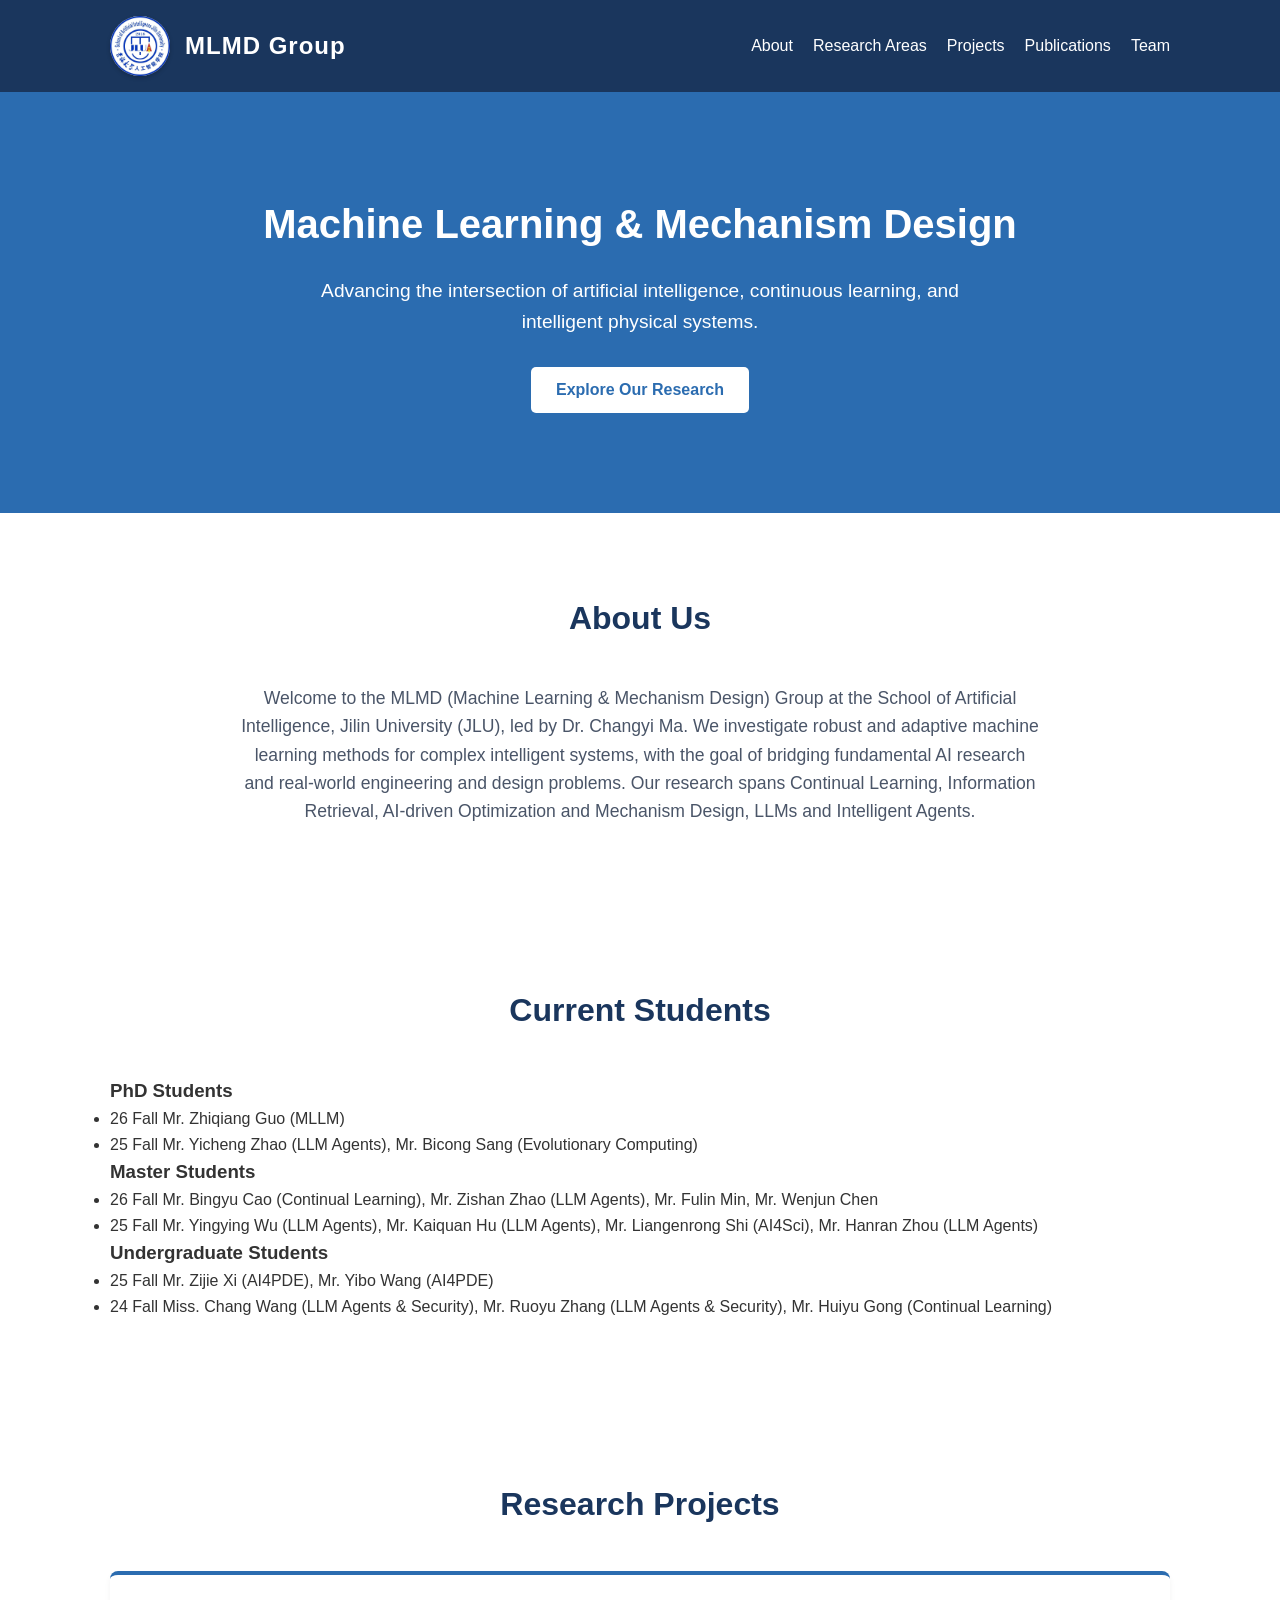
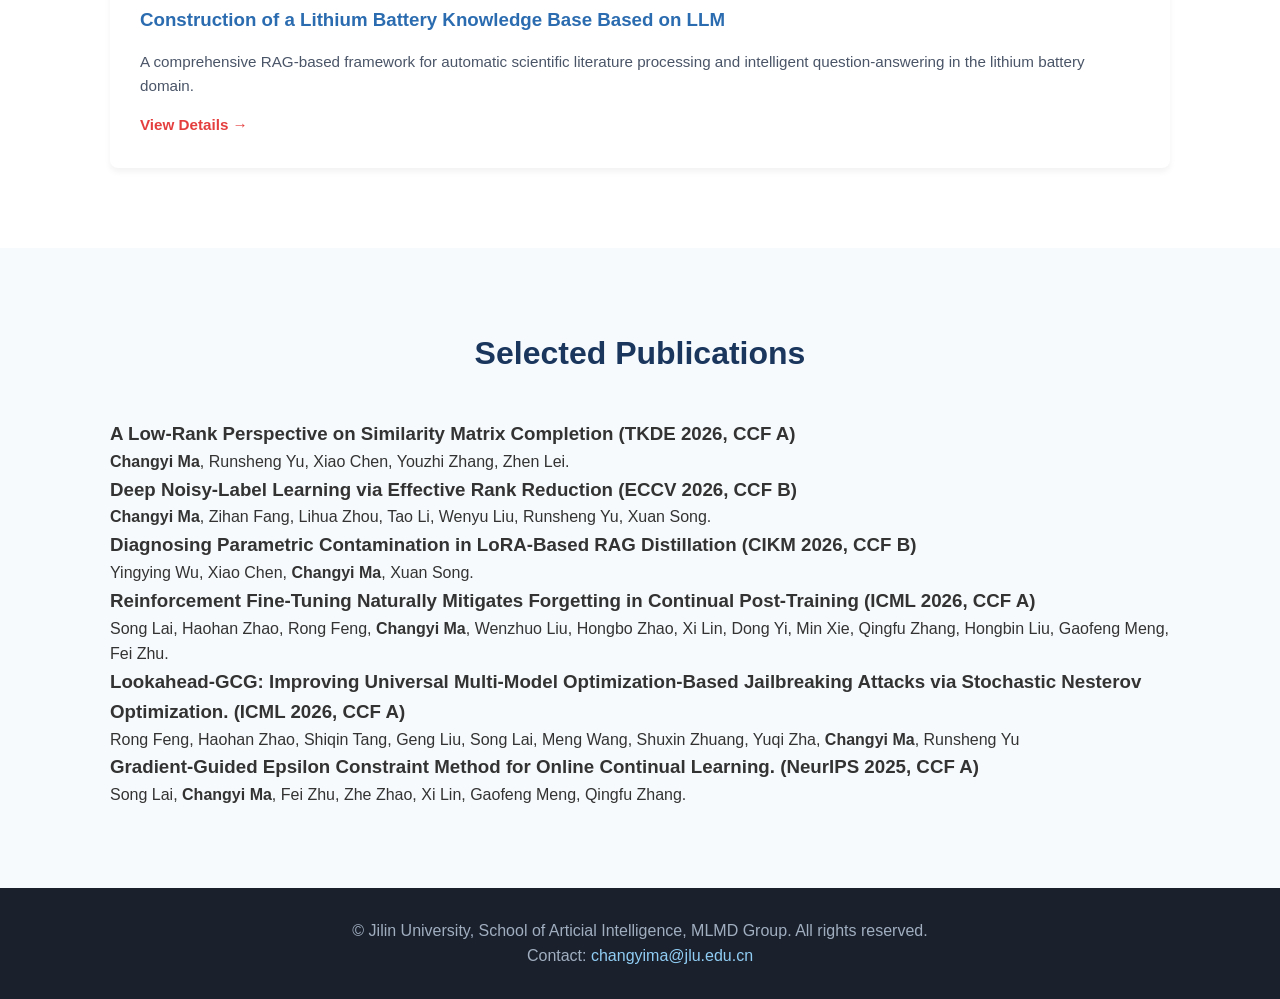
==== index.html @ 923ea04f "Update homepage" ====
<!DOCTYPE html>
<html lang="en">
<head>
    <meta charset="UTF-8">
    <meta name="viewport" content="width=device-width, initial-scale=1.0">
    <title>MLMD Group - Machine Learning & Mechanism Design</title>
    <link rel="stylesheet" href="style.css">
</head>
<body>
<!-- 导航栏 -->
    <nav class="navbar">
        <div class="nav-container">
            <!-- 替换此处：添加 logo 图片与文字的组合 -->
            <a href="index.html" class="logo-container">
                <img src="jlusai.jpeg" alt="JLUA Logo" class="nav-logo-img">
                <h1 class="logo">MLMD Group</h1>
            </a>
            
            <ul class="nav-links">
                <!-- 这里保留你原有的链接，无需改动 -->
                <li><a href="index.html#about">About</a></li>
                <li><a href="index.html#research">Research Areas</a></li>
                <li><a href="projects.html">Projects</a></li>
                <li><a href="index.html#publications">Publications</a></li>
                <li><a href="index.html#team">Team</a></li>
            </ul>
        </div>
    </nav>

    <!-- 头部横幅 -->
    <header class="hero">
        <div class="hero-content">
            <h2>Machine Learning & Mechanism Design</h2>
            <p>Advancing the intersection of artificial intelligence, continuous learning, and intelligent physical systems.</p>
            <a href="#research" class="btn">Explore Our Research</a>
        </div>
    </header>

    <!-- 简介部分 -->
    <section id="about" class="section">
        <div class="container">
            <h2 class="section-title">About Us</h2>
            <p class="about-text">
                Welcome to the MLMD (Machine Learning & Mechanism Design) Group at the School of Artificial Intelligence, Jilin University (JLU), led by Dr. Changyi Ma.
                We investigate robust and adaptive machine learning methods for complex intelligent systems, with the goal of bridging fundamental AI research and real-world engineering and design problems.
                Our research spans Continual Learning, Information Retrieval, AI-driven Optimization and Mechanism Design, LLMs and Intelligent Agents.

            </p>
        </div>
    </section>
    <!-- 团队成员 -->
    <section id="team" class="section">
        <div class="container">
            <h2 class="section-title">Current Students</h2>

            <div class="team-container">
                <!-- PhD Students -->
                <div class="team-group">
                    <h3 class="team-role">PhD Students</h3>
                    <ul class="student-list">
                        <li><span class="year-badge">26 Fall</span> Mr. Zhiqiang Guo (MLLM)</li>
                        <li><span class="year-badge">25 Fall</span> Mr. Yicheng Zhao (LLM Agents), Mr. Bicong Sang (Evolutionary Computing)</li>
                    </ul>
                </div>

                <!-- Master Students -->
                <div class="team-group">
                    <h3 class="team-role">Master Students</h3>
                    <ul class="student-list">
                        <li><span class="year-badge">26 Fall</span> Mr. Bingyu Cao (Continual Learning), Mr. Zishan Zhao (LLM Agents), Mr. Fulin Min, Mr. Wenjun Chen</li>
                        <li><span class="year-badge">25 Fall</span> Mr. Yingying Wu (LLM Agents), Mr. Kaiquan Hu (LLM Agents), Mr. Liangenrong Shi (AI4Sci), Mr. Hanran Zhou (LLM Agents)</li>
                    </ul>
                </div>

                <!-- Undergraduate Students -->
                <div class="team-group">
                    <h3 class="team-role">Undergraduate Students</h3>
                    <ul class="student-list">
                        <li><span class="year-badge">25 Fall</span> Mr. Zijie Xi (AI4PDE), Mr. Yibo Wang (AI4PDE)</li>
                        <li><span class="year-badge">24 Fall</span> Miss. Chang Wang (LLM Agents & Security), Mr. Ruoyu Zhang (LLM Agents & Security), Mr. Huiyu Gong (Continual Learning)</li>
                    </ul>
                </div>
            </div>
        </div>
    </section>
    <!-- 主页的项目概览板块 -->
    <section id="projects-overview" class="section">
        <div class="container">
            <h2 class="section-title">Research Projects</h2>
            <div class="grid">
                <!-- 项目 1 概览卡片 -->
                <div class="card">
                    <!-- 点击标题跳转到 projects.html 的 project-1 位置 -->
                    <h3><a href="projects.html#project-1" class="project-link">Construction of a Lithium Battery Knowledge Base Based on LLM</a></h3>
                    <p>A comprehensive RAG-based framework for automatic scientific literature processing and intelligent question-answering in the lithium battery domain.</p>
                    <a href="projects.html#project-1" class="read-more">View Details &rarr;</a>
                </div>
                
                <!-- 未来有新项目可以直接在这里复制添加卡片 -->
            </div>
        </div>
    </section>
    <!-- 发表论文 -->
    <section id="publications" class="section bg-light">
        <div class="container">
            <h2 class="section-title">Selected Publications</h2>
            
            <div class="pub-list">
                <!-- 论文 1 -->
                <div class="pub-item">
                    <h3 class="pub-title">A Low-Rank Perspective on Similarity Matrix Completion (TKDE 2026, CCF A)</h3>
                    <p class="pub-authors"><strong>Changyi Ma</strong>, Runsheng Yu, Xiao Chen, Youzhi Zhang, Zhen Lei.</p>
                    <div class="pub-venue"> 
                    </div>
                </div>

                <!-- 论文 2 -->
                <div class="pub-item">
                    <h3 class="pub-title">Deep Noisy-Label Learning via Effective Rank Reduction (ECCV 2026, CCF B)</h3>
                    <p class="pub-authors"><strong>Changyi Ma</strong>, Zihan Fang, Lihua Zhou, Tao Li, Wenyu Liu, Runsheng Yu, Xuan Song.</p>
                    
                </div>

                <!-- 论文 3 -->
                <div class="pub-item">
                    <h3 class="pub-title">Diagnosing Parametric Contamination in LoRA-Based RAG Distillation (CIKM 2026, CCF B)</h3>
                    <p class="pub-authors">Yingying Wu, Xiao Chen, <strong>Changyi Ma</strong>, Xuan Song.</p>
                    </div>
                </div>

                
                <!-- 论文 4 -->
                <div class="pub-item">
                    <h3 class="pub-title">Reinforcement Fine-Tuning Naturally Mitigates Forgetting in Continual Post-Training (ICML 2026, CCF A)</h3>
                    <p class="pub-authors">Song Lai, Haohan Zhao, Rong Feng, <strong>Changyi Ma</strong>, Wenzhuo Liu, Hongbo Zhao, Xi Lin, Dong Yi, Min Xie, Qingfu Zhang, Hongbin Liu, Gaofeng Meng, Fei Zhu.</p>
                    <div class="pub-venue"> 
                    </div>
                </div>


                <div class="pub-item">
                    <h3 class="pub-title">Lookahead-GCG: Improving Universal Multi-Model Optimization-Based Jailbreaking Attacks via Stochastic Nesterov Optimization. (ICML 2026, CCF A)</h3>
                    <p class="pub-authors">Rong Feng, Haohan Zhao, Shiqin Tang, Geng Liu, Song Lai, Meng Wang, Shuxin Zhuang, Yuqi Zha, <strong>Changyi Ma</strong>, Runsheng Yu</p>
                </div>

                <div class="pub-item">
                    <h3 class="pub-title">Gradient-Guided Epsilon Constraint Method for Online Continual Learning. (NeurIPS 2025, CCF A)</h3>
                    <p class="pub-authors">Song Lai, <strong>Changyi Ma</strong>, Fei Zhu, Zhe Zhao, Xi Lin, Gaofeng Meng, Qingfu Zhang.</p>
                </div>
            </div>
        </div>
    </section>



    <!-- 页脚 -->
    <footer id="contact" class="footer">
        <div class="container">
            <p>&copy; Jilin University, School of Articial Intelligence, MLMD Group. All rights reserved.</p>
            <p>Contact: <a href="mailto:changyima@jlu.edu.cn">changyima@jlu.edu.cn</a></p>
        </div>
    </footer>
</body>
</html>
---- style.css ----
/* 基础设置 */
* {
    margin: 0;
    padding: 0;
    box-sizing: border-box;
}

body {
    font-family: -apple-system, BlinkMacSystemFont, "Segoe UI", Roboto, Helvetica, Arial, sans-serif;
    line-height: 1.6;
    color: #333;
    background-color: #fff;
}

.container {
    max-width: 1100px;
    margin: 0 auto;
    padding: 0 20px;
}

/* 导航栏 */
.navbar {
    background-color: #1a365d; /* 学术深蓝 */
    color: #fff;
    padding: 1rem 0;
    position: sticky;
    top: 0;
    z-index: 100;
}

.nav-container {
    display: flex;
    justify-content: space-between;
    align-items: center;
    max-width: 1100px;
    margin: 0 auto;
    padding: 0 20px;
}

.logo {
    font-size: 1.5rem;
    font-weight: bold;
    letter-spacing: 1px;
}

.nav-links {
    list-style: none;
    display: flex;
}

.nav-links li {
    margin-left: 20px;
}

.nav-links a {
    color: #fff;
    text-decoration: none;
    font-weight: 500;
    transition: color 0.3s ease;
}

.nav-links a:hover {
    color: #90cdf4;
}

/* 头部横幅 (Hero Section) */
.hero {
    background-color: #2b6cb0;
    color: #fff;
    padding: 100px 20px;
    text-align: center;
}

.hero h2 {
    font-size: 2.5rem;
    margin-bottom: 20px;
}

.hero p {
    font-size: 1.2rem;
    max-width: 700px;
    margin: 0 auto 30px auto;
}

.btn {
    display: inline-block;
    background-color: #fff;
    color: #2b6cb0;
    padding: 10px 25px;
    text-decoration: none;
    border-radius: 5px;
    font-weight: bold;
    transition: background-color 0.3s ease;
}

.btn:hover {
    background-color: #e2e8f0;
}

/* 通用区块样式 */
.section {
    padding: 80px 0;
}

.section-title {
    text-align: center;
    font-size: 2rem;
    margin-bottom: 40px;
    color: #1a365d;
}

.bg-light {
    background-color: #f7fafc;
}

.about-text {
    text-align: center;
    max-width: 800px;
    margin: 0 auto;
    font-size: 1.1rem;
    color: #4a5568;
}

/* 响应式网格 (Cards) */
.grid {
    display: grid;
    grid-template-columns: repeat(auto-fit, minmax(300px, 1fr));
    gap: 30px;
}

.card {
    background: #fff;
    padding: 30px;
    border-radius: 8px;
    box-shadow: 0 4px 6px rgba(0, 0, 0, 0.05);
    border-top: 4px solid #2b6cb0;
    transition: transform 0.3s ease;
}

.card:hover {
    transform: translateY(-5px);
}

.card h3 {
    margin-bottom: 15px;
    color: #2b6cb0;
}

.card p {
    color: #4a5568;
    font-size: 0.95rem;
}

/* 页脚 */
.footer {
    background-color: #1a202c;
    color: #a0aec0;
    text-align: center;
    padding: 30px 0;
}

.footer a {
    color: #90cdf4;
    text-decoration: none;
}

.footer a:hover {
    text-decoration: underline;
}

/* 手机端适配 */
@media (max-width: 768px) {
    .nav-container {
        flex-direction: column;
    }
    .nav-links {
        margin-top: 15px;
        flex-wrap: wrap;
        justify-content: center;
    }
    .nav-links li {
        margin: 5px 10px;
    }
}

/* 项目图片专属样式 */
.image-container {
    text-align: center;
    margin: 20px 0 30px 0;
    padding: 10px;
    background: #f7fafc;
    border-radius: 8px;
    border: 1px solid #e2e8f0;
}

.project-image {
    max-width: 100%;
    height: auto;
    border-radius: 4px;
    box-shadow: 0 2px 4px rgba(0,0,0,0.1);
    transition: transform 0.3s ease;
}

.project-image:hover {
    transform: scale(1.02);
}

/* ==========================================================
   Logo 专属样式
   ========================================================== */
.logo-container {
    display: flex;
    align-items: center;
    text-decoration: none; /* 移除点击下划线 */
    color: #fff; /* 保持文字白色 */
    transition: opacity 0.3s ease;
}

.logo-container:hover {
    opacity: 0.85; /* 鼠标悬停时整体轻微变灰 */
}

 

.nav-logo-img {
    height: 60px; /* 从 45px 放大到 60px */
    width: 60px;  /* 从 45px 放大到 60px */
    margin-right: 15px; /* 稍微增加一点与文字的间距 */
    border-radius: 50%;
    object-fit: cover;
    background-color: #fff;
    box-shadow: 0 2px 4px rgba(0, 0, 0, 0.2);
}

/* 手机端适配也同步放大 */
@media (max-width: 768px) {
    .nav-logo-img {
        height: 45px; /* 从 35px 放大到 45px */
        width: 45px;
        margin-right: 10px;
    }
}
/* 主页项目概览卡片内的链接样式 */
.project-link {
    color: #2b6cb0;
    text-decoration: none;
    transition: color 0.3s ease;
}

.project-link:hover {
    color: #1a365d;
    text-decoration: underline;
}

.read-more {
    display: inline-block;
    margin-top: 15px;
    color: #e53e3e; /* 用红色或醒目的颜色突出按钮 */
    text-decoration: none;
    font-weight: bold;
    font-size: 0.95rem;
    transition: transform 0.2s ease;
}

.read-more:hover {
    text-decoration: underline;
    transform: translateX(5px); /* 鼠标悬浮时有一个向右的小动画 */
}
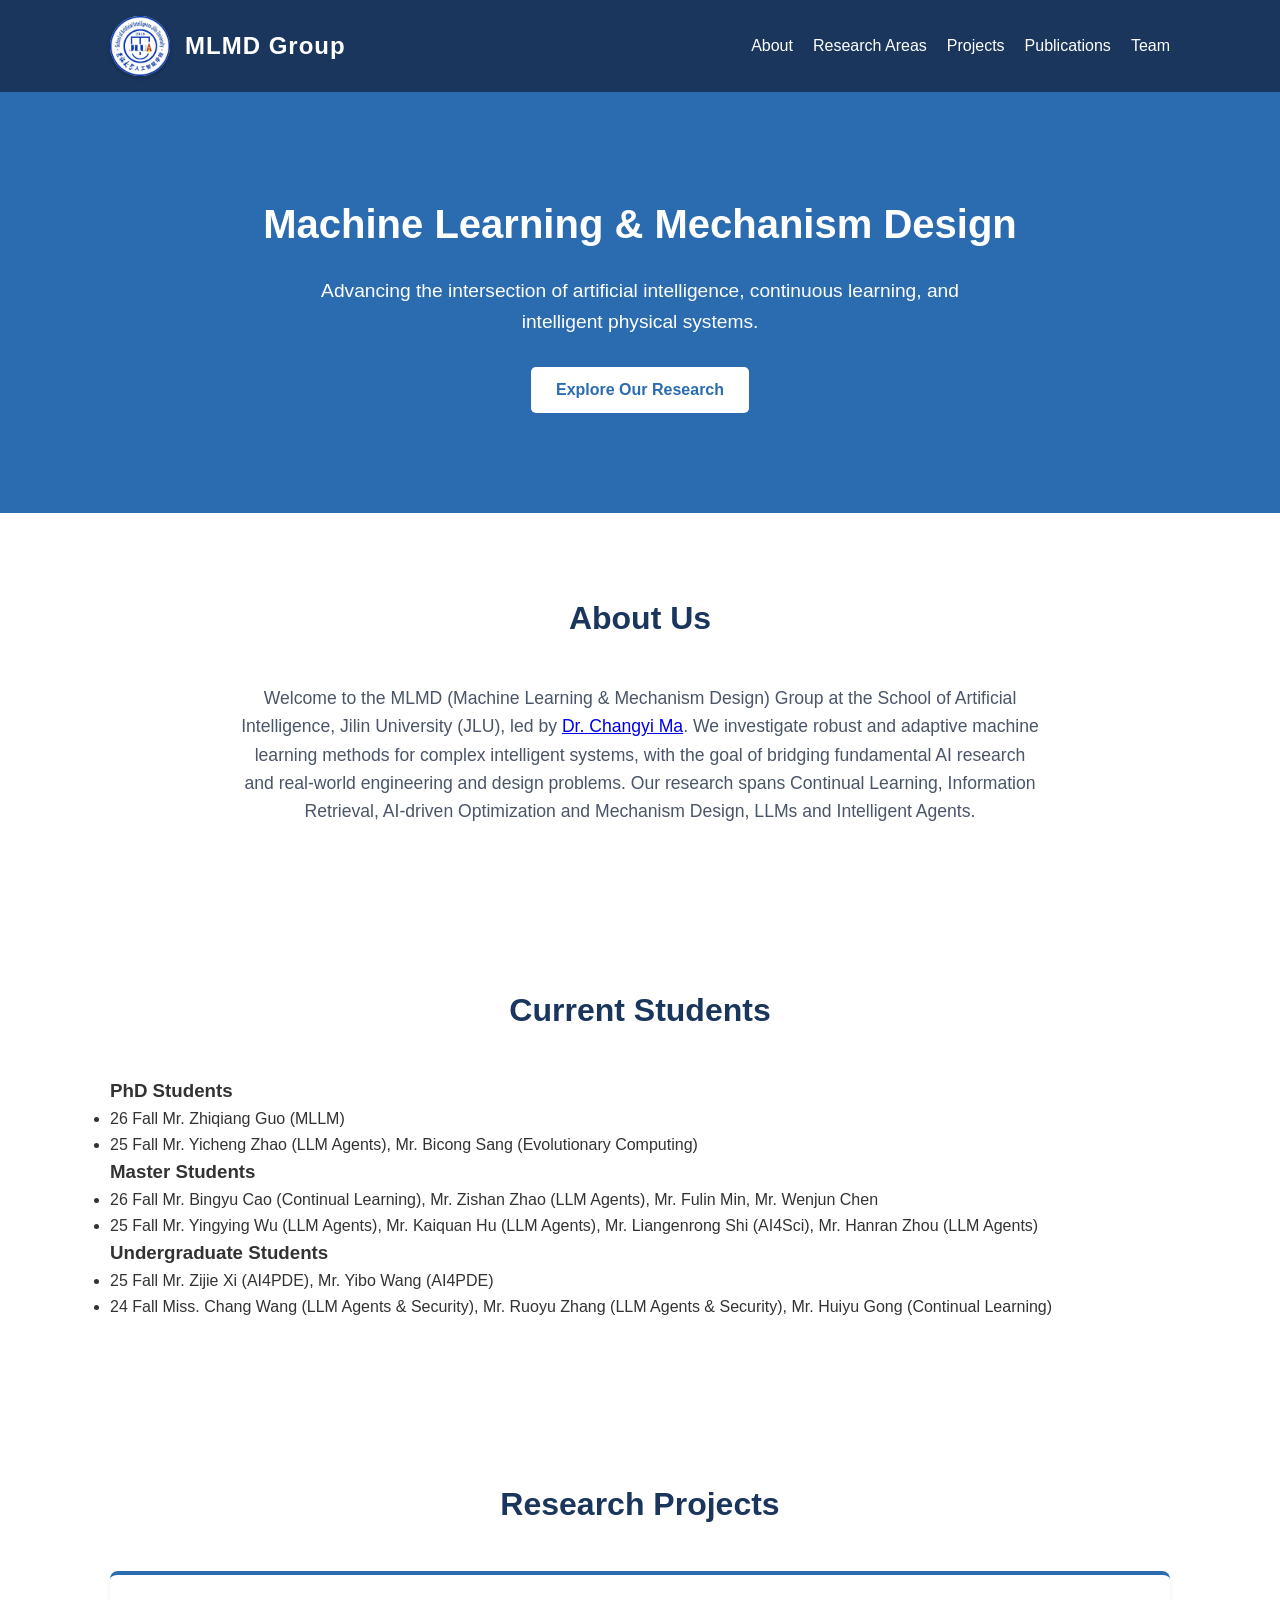
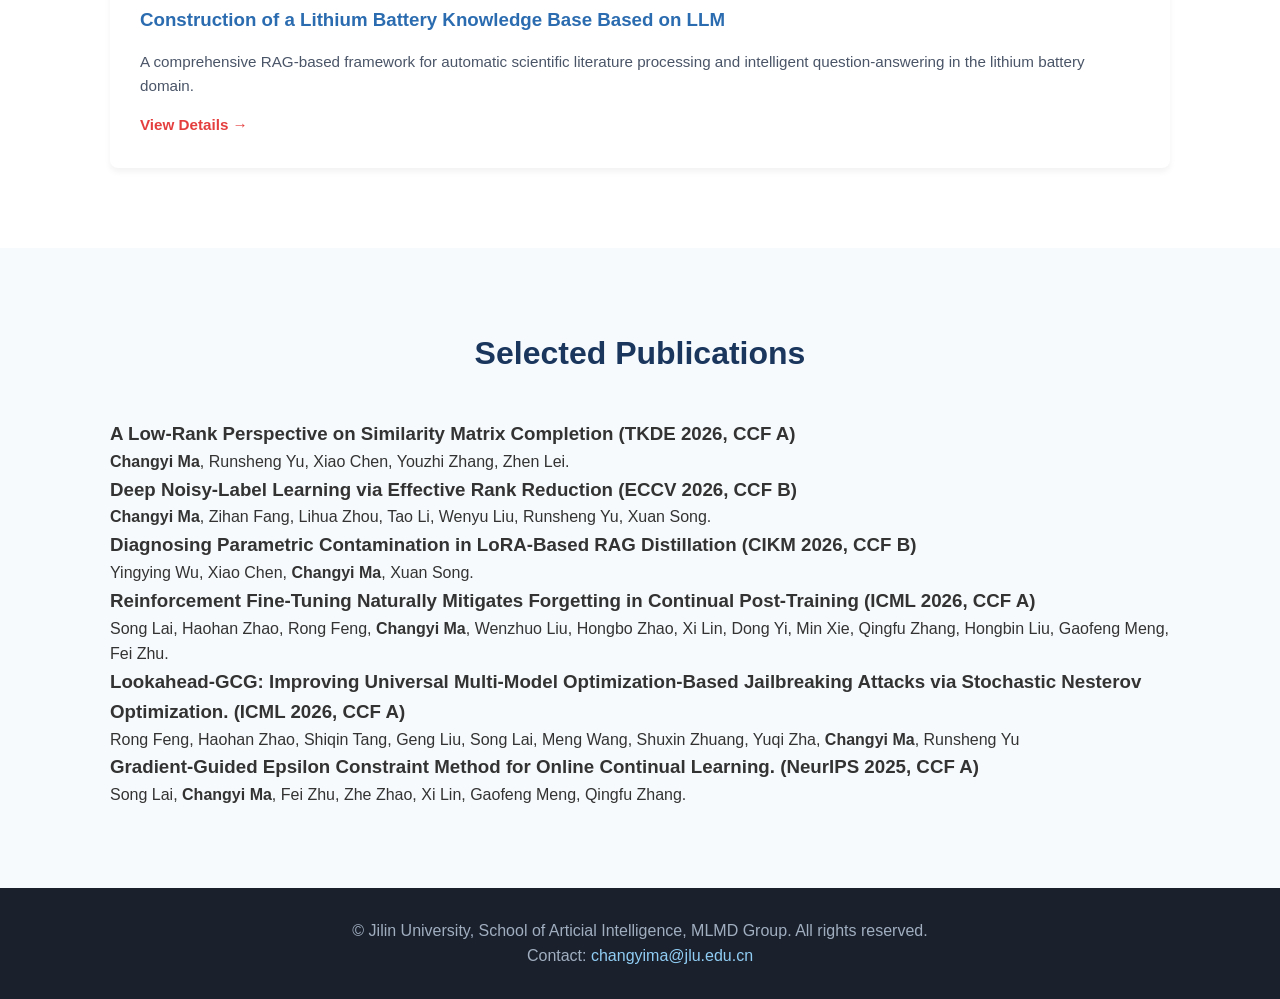
==== commit ef6704a7: "Update homepage" ====
--- a/index.html
+++ b/index.html
@@ -41,7 +41,7 @@
         <div class="container">
             <h2 class="section-title">About Us</h2>
             <p class="about-text">
-                Welcome to the MLMD (Machine Learning & Mechanism Design) Group at the School of Artificial Intelligence, Jilin University (JLU), led by Dr. Changyi Ma.
+                Welcome to the MLMD (Machine Learning & Mechanism Design) Group at the School of Artificial Intelligence, Jilin University (JLU), led by <a href="https://github.com/cyM-MC" target="_blank" rel="noopener noreferrer">Dr. Changyi Ma</a>.
                 We investigate robust and adaptive machine learning methods for complex intelligent systems, with the goal of bridging fundamental AI research and real-world engineering and design problems.
                 Our research spans Continual Learning, Information Retrieval, AI-driven Optimization and Mechanism Design, LLMs and Intelligent Agents.
 
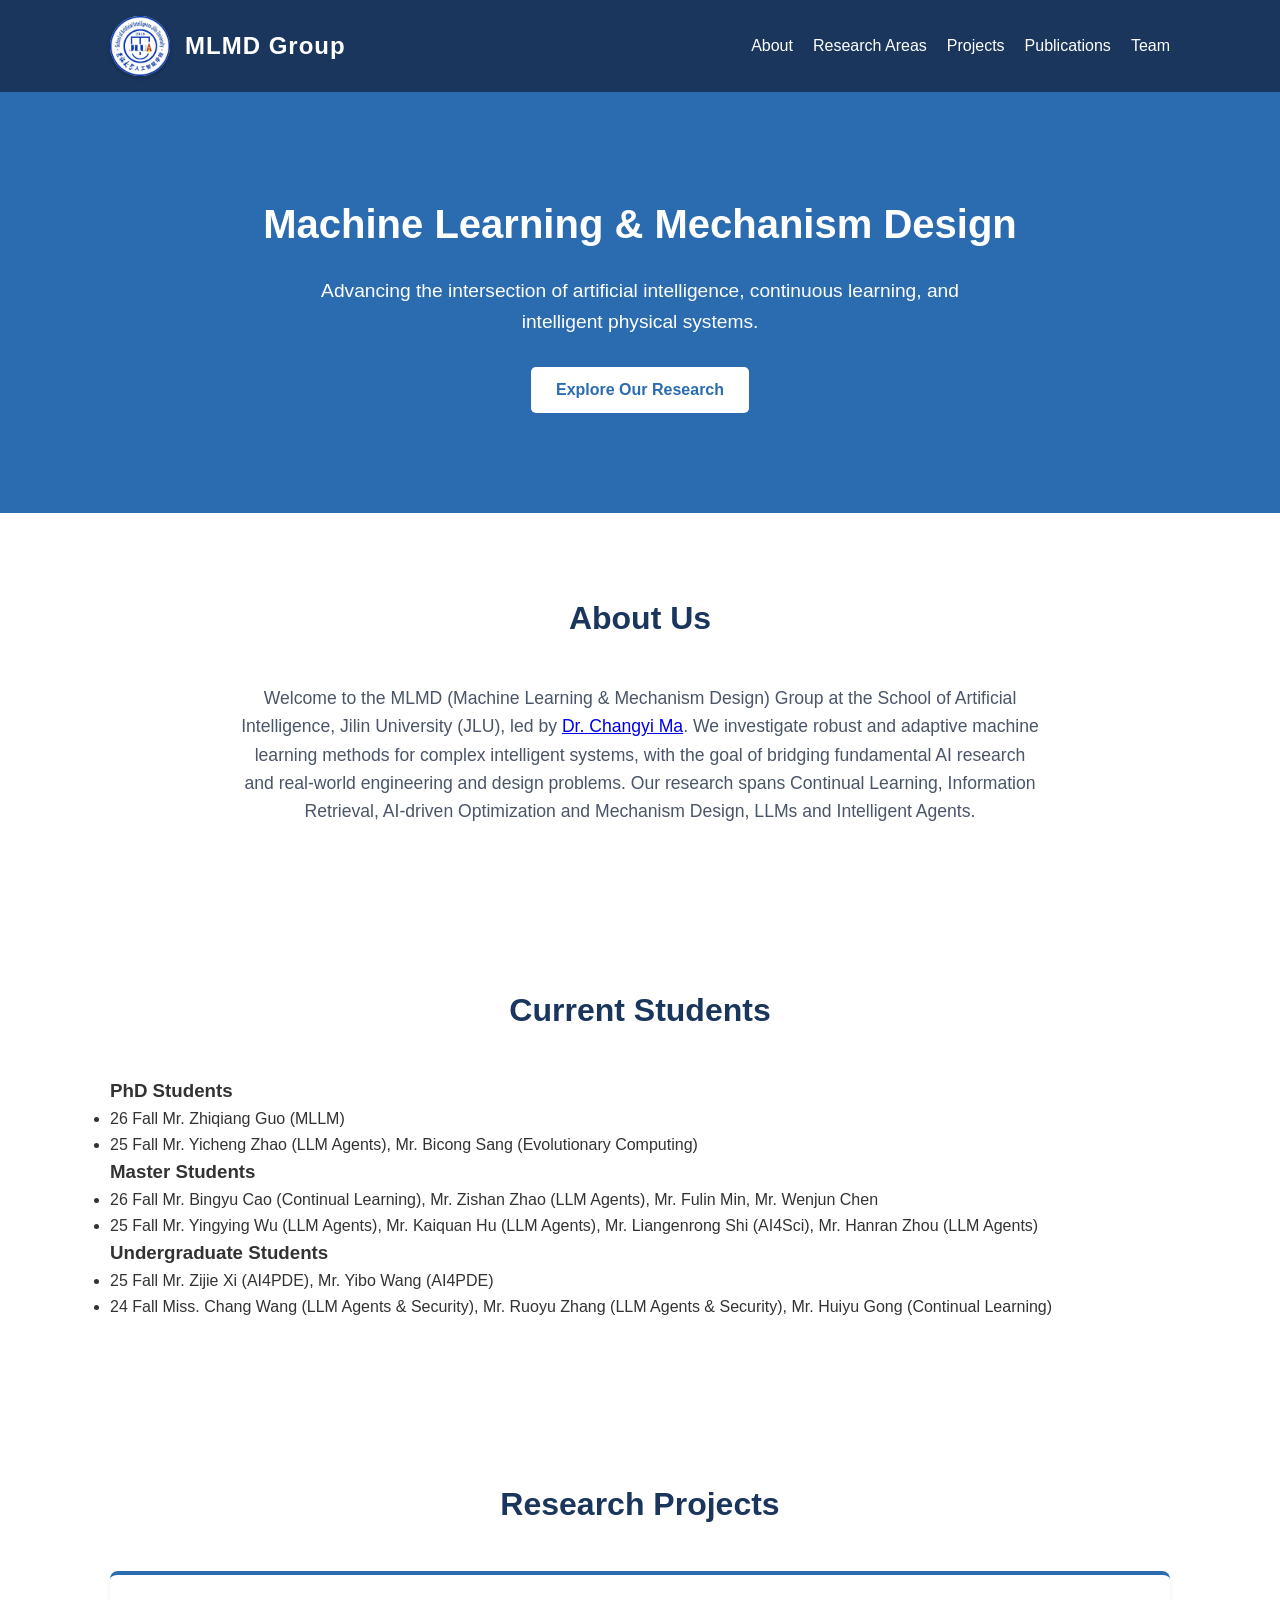
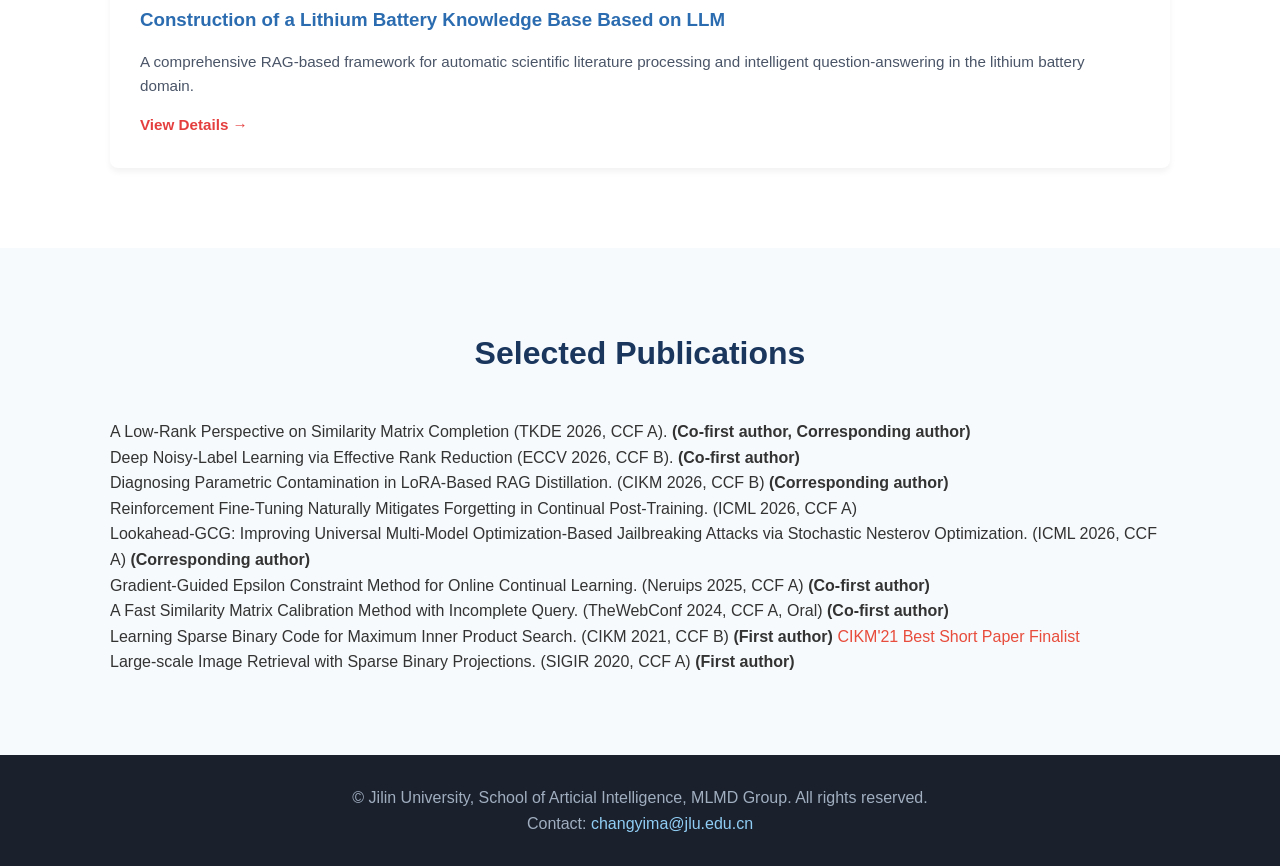
==== commit 15cbadb9: "Match research group publications to homepage" ====
--- a/index.html
+++ b/index.html
@@ -106,47 +106,15 @@
             <h2 class="section-title">Selected Publications</h2>
             
             <div class="pub-list">
-                <!-- 论文 1 -->
-                <div class="pub-item">
-                    <h3 class="pub-title">A Low-Rank Perspective on Similarity Matrix Completion (TKDE 2026, CCF A)</h3>
-                    <p class="pub-authors"><strong>Changyi Ma</strong>, Runsheng Yu, Xiao Chen, Youzhi Zhang, Zhen Lei.</p>
-                    <div class="pub-venue"> 
-                    </div>
-                </div>
-
-                <!-- 论文 2 -->
-                <div class="pub-item">
-                    <h3 class="pub-title">Deep Noisy-Label Learning via Effective Rank Reduction (ECCV 2026, CCF B)</h3>
-                    <p class="pub-authors"><strong>Changyi Ma</strong>, Zihan Fang, Lihua Zhou, Tao Li, Wenyu Liu, Runsheng Yu, Xuan Song.</p>
-                    
-                </div>
-
-                <!-- 论文 3 -->
-                <div class="pub-item">
-                    <h3 class="pub-title">Diagnosing Parametric Contamination in LoRA-Based RAG Distillation (CIKM 2026, CCF B)</h3>
-                    <p class="pub-authors">Yingying Wu, Xiao Chen, <strong>Changyi Ma</strong>, Xuan Song.</p>
-                    </div>
-                </div>
-
-                
-                <!-- 论文 4 -->
-                <div class="pub-item">
-                    <h3 class="pub-title">Reinforcement Fine-Tuning Naturally Mitigates Forgetting in Continual Post-Training (ICML 2026, CCF A)</h3>
-                    <p class="pub-authors">Song Lai, Haohan Zhao, Rong Feng, <strong>Changyi Ma</strong>, Wenzhuo Liu, Hongbo Zhao, Xi Lin, Dong Yi, Min Xie, Qingfu Zhang, Hongbin Liu, Gaofeng Meng, Fei Zhu.</p>
-                    <div class="pub-venue"> 
-                    </div>
-                </div>
-
-
-                <div class="pub-item">
-                    <h3 class="pub-title">Lookahead-GCG: Improving Universal Multi-Model Optimization-Based Jailbreaking Attacks via Stochastic Nesterov Optimization. (ICML 2026, CCF A)</h3>
-                    <p class="pub-authors">Rong Feng, Haohan Zhao, Shiqin Tang, Geng Liu, Song Lai, Meng Wang, Shuxin Zhuang, Yuqi Zha, <strong>Changyi Ma</strong>, Runsheng Yu</p>
-                </div>
-
-                <div class="pub-item">
-                    <h3 class="pub-title">Gradient-Guided Epsilon Constraint Method for Online Continual Learning. (NeurIPS 2025, CCF A)</h3>
-                    <p class="pub-authors">Song Lai, <strong>Changyi Ma</strong>, Fei Zhu, Zhe Zhao, Xi Lin, Gaofeng Meng, Qingfu Zhang.</p>
-                </div>
+                <div class="pub-item"><p>A Low-Rank Perspective on Similarity Matrix Completion (TKDE 2026, CCF A). <strong>  (Co-first author, Corresponding author)</strong></p></div>
+                <div class="pub-item"><p>Deep Noisy-Label Learning via Effective Rank Reduction (ECCV 2026, CCF B). <strong>  (Co-first author)</strong></p></div>
+                <div class="pub-item"><p>Diagnosing Parametric Contamination in LoRA-Based RAG Distillation. (CIKM 2026, CCF B) <strong>  (Corresponding author)</strong></p></div>
+                <div class="pub-item"><p>Reinforcement Fine-Tuning Naturally Mitigates Forgetting in Continual Post-Training. (ICML 2026, CCF A)  </p></div>
+                <div class="pub-item"><p>Lookahead-GCG: Improving Universal Multi-Model Optimization-Based Jailbreaking Attacks via Stochastic Nesterov Optimization. (ICML 2026, CCF A) <strong>(Corresponding author)</strong></p></div>
+                <div class="pub-item"><p>Gradient-Guided Epsilon Constraint Method for Online Continual Learning. (Neruips 2025, CCF A) <strong>  (Co-first author) </strong></p></div>
+                <div class="pub-item"><p>A Fast Similarity Matrix Calibration Method with Incomplete Query. (TheWebConf 2024, CCF A, Oral) <strong> (Co-first author) </strong> </p></div>
+                <div class="pub-item"><p>Learning Sparse Binary Code for Maximum Inner Product Search. (CIKM 2021, CCF B) <strong>  (First author) </strong><span style="color:#e74c3c">CIKM'21 Best Short Paper Finalist</span></p></div>
+                <div class="pub-item"><p>Large-scale Image Retrieval with Sparse Binary Projections. (SIGIR 2020, CCF A) <strong>  (First author)</strong> </p></div>
             </div>
         </div>
     </section>
@@ -161,4 +129,6 @@
         </div>
     </footer>
 </body>
-</html>+</html>
+
+
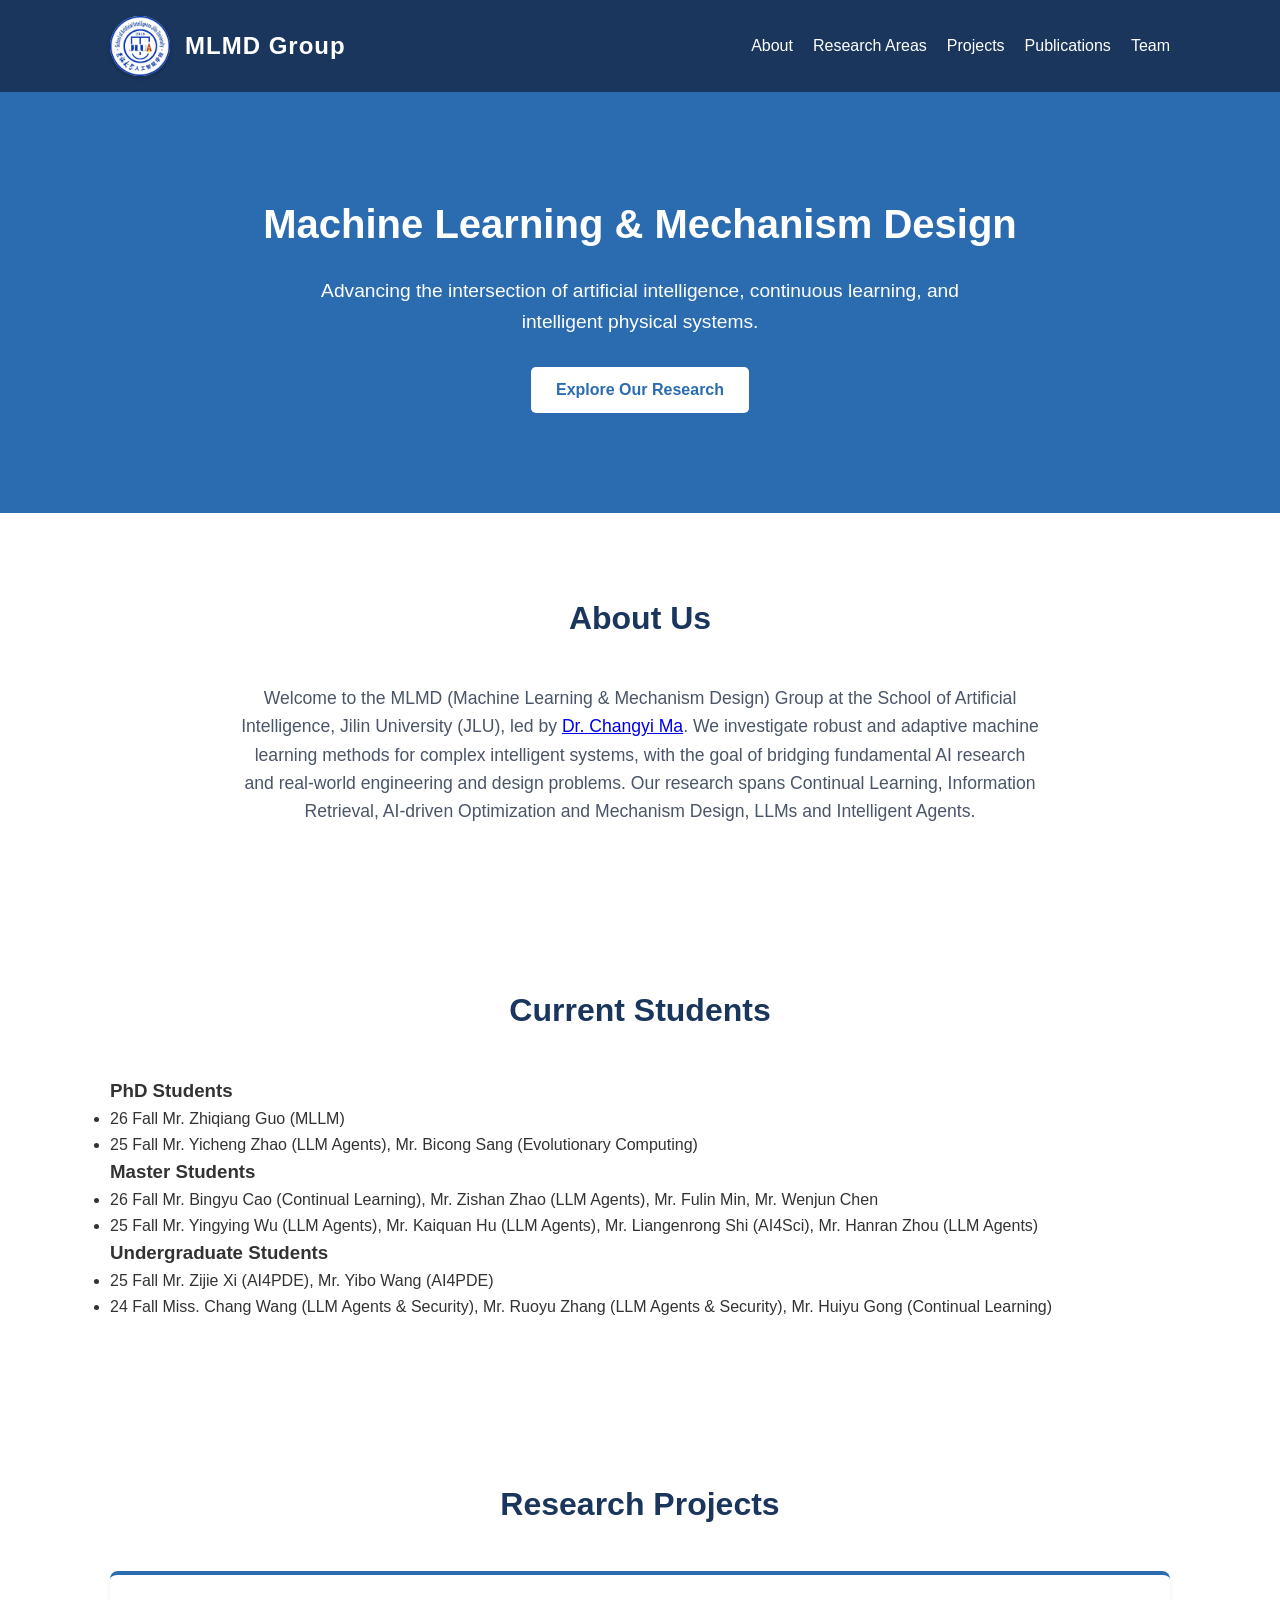
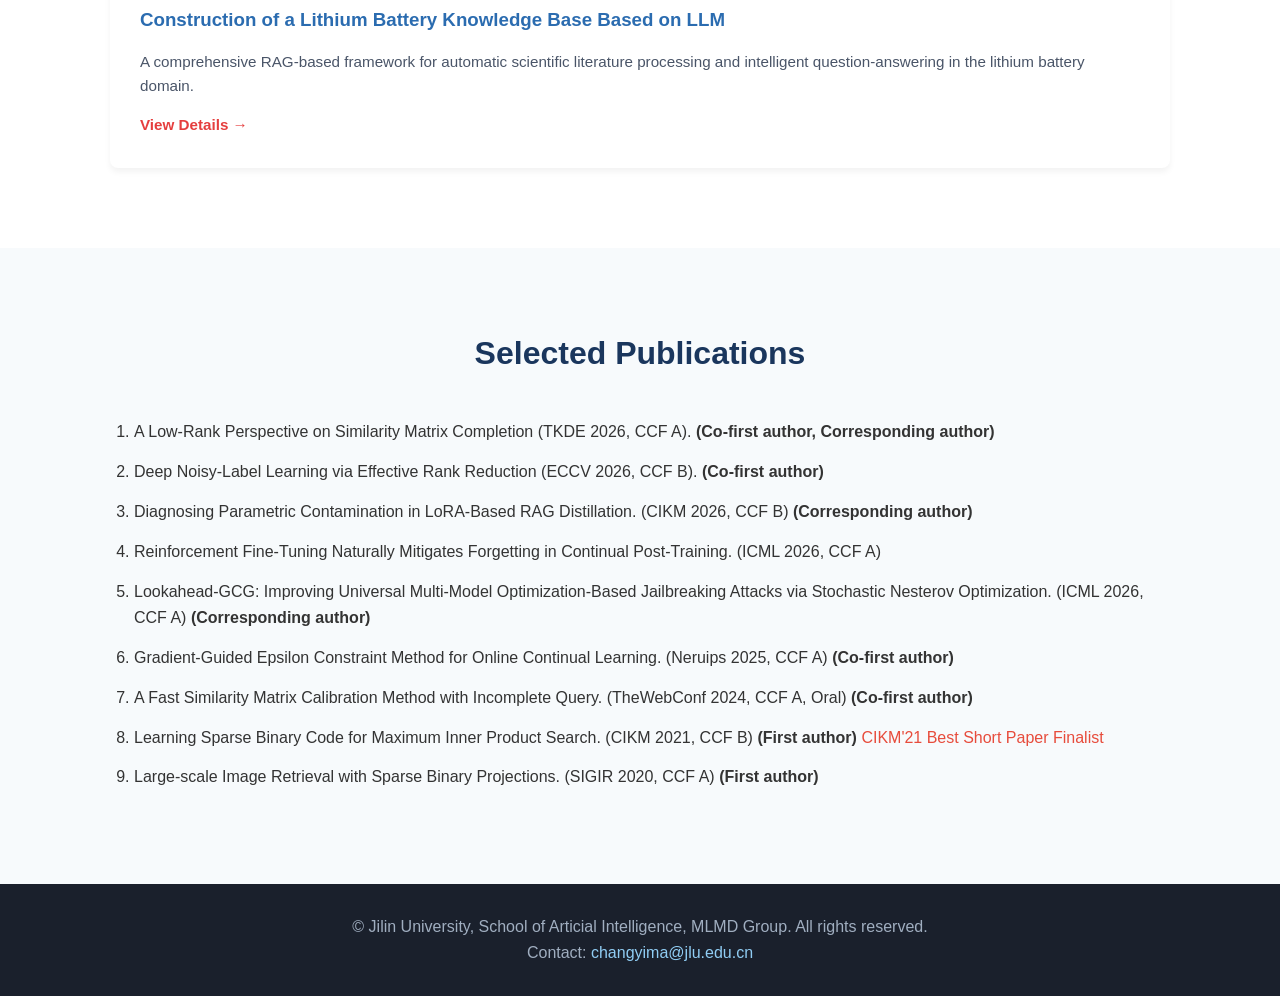
==== commit 19b50a00: "Number research group publications" ====
--- a/index.html
+++ b/index.html
@@ -105,17 +105,17 @@
         <div class="container">
             <h2 class="section-title">Selected Publications</h2>
             
-            <div class="pub-list">
-                <div class="pub-item"><p>A Low-Rank Perspective on Similarity Matrix Completion (TKDE 2026, CCF A). <strong>  (Co-first author, Corresponding author)</strong></p></div>
-                <div class="pub-item"><p>Deep Noisy-Label Learning via Effective Rank Reduction (ECCV 2026, CCF B). <strong>  (Co-first author)</strong></p></div>
-                <div class="pub-item"><p>Diagnosing Parametric Contamination in LoRA-Based RAG Distillation. (CIKM 2026, CCF B) <strong>  (Corresponding author)</strong></p></div>
-                <div class="pub-item"><p>Reinforcement Fine-Tuning Naturally Mitigates Forgetting in Continual Post-Training. (ICML 2026, CCF A)  </p></div>
-                <div class="pub-item"><p>Lookahead-GCG: Improving Universal Multi-Model Optimization-Based Jailbreaking Attacks via Stochastic Nesterov Optimization. (ICML 2026, CCF A) <strong>(Corresponding author)</strong></p></div>
-                <div class="pub-item"><p>Gradient-Guided Epsilon Constraint Method for Online Continual Learning. (Neruips 2025, CCF A) <strong>  (Co-first author) </strong></p></div>
-                <div class="pub-item"><p>A Fast Similarity Matrix Calibration Method with Incomplete Query. (TheWebConf 2024, CCF A, Oral) <strong> (Co-first author) </strong> </p></div>
-                <div class="pub-item"><p>Learning Sparse Binary Code for Maximum Inner Product Search. (CIKM 2021, CCF B) <strong>  (First author) </strong><span style="color:#e74c3c">CIKM'21 Best Short Paper Finalist</span></p></div>
-                <div class="pub-item"><p>Large-scale Image Retrieval with Sparse Binary Projections. (SIGIR 2020, CCF A) <strong>  (First author)</strong> </p></div>
-            </div>
+            <ol class="pub-list">
+                <li class="pub-item"><p>A Low-Rank Perspective on Similarity Matrix Completion (TKDE 2026, CCF A). <strong>  (Co-first author, Corresponding author)</strong></p></li>
+                <li class="pub-item"><p>Deep Noisy-Label Learning via Effective Rank Reduction (ECCV 2026, CCF B). <strong>  (Co-first author)</strong></p></li>
+                <li class="pub-item"><p>Diagnosing Parametric Contamination in LoRA-Based RAG Distillation. (CIKM 2026, CCF B) <strong>  (Corresponding author)</strong></p></li>
+                <li class="pub-item"><p>Reinforcement Fine-Tuning Naturally Mitigates Forgetting in Continual Post-Training. (ICML 2026, CCF A)  </p></li>
+                <li class="pub-item"><p>Lookahead-GCG: Improving Universal Multi-Model Optimization-Based Jailbreaking Attacks via Stochastic Nesterov Optimization. (ICML 2026, CCF A) <strong>(Corresponding author)</strong></p></li>
+                <li class="pub-item"><p>Gradient-Guided Epsilon Constraint Method for Online Continual Learning. (Neruips 2025, CCF A) <strong>  (Co-first author) </strong></p></li>
+                <li class="pub-item"><p>A Fast Similarity Matrix Calibration Method with Incomplete Query. (TheWebConf 2024, CCF A, Oral) <strong> (Co-first author) </strong> </p></li>
+                <li class="pub-item"><p>Learning Sparse Binary Code for Maximum Inner Product Search. (CIKM 2021, CCF B) <strong>  (First author) </strong><span style="color:#e74c3c">CIKM'21 Best Short Paper Finalist</span></p></li>
+                <li class="pub-item"><p>Large-scale Image Retrieval with Sparse Binary Projections. (SIGIR 2020, CCF A) <strong>  (First author)</strong> </p></li>
+            </ol>
         </div>
     </section>
 
--- a/style.css
+++ b/style.css
@@ -107,6 +107,14 @@
     font-size: 2rem;
     margin-bottom: 40px;
     color: #1a365d;
+}
+
+.pub-list {
+    padding-left: 1.5rem;
+}
+
+.pub-item {
+    margin-bottom: 0.9rem;
 }
 
 .bg-light {
@@ -265,4 +273,4 @@
 .read-more:hover {
     text-decoration: underline;
     transform: translateX(5px); /* 鼠标悬浮时有一个向右的小动画 */
-}+}
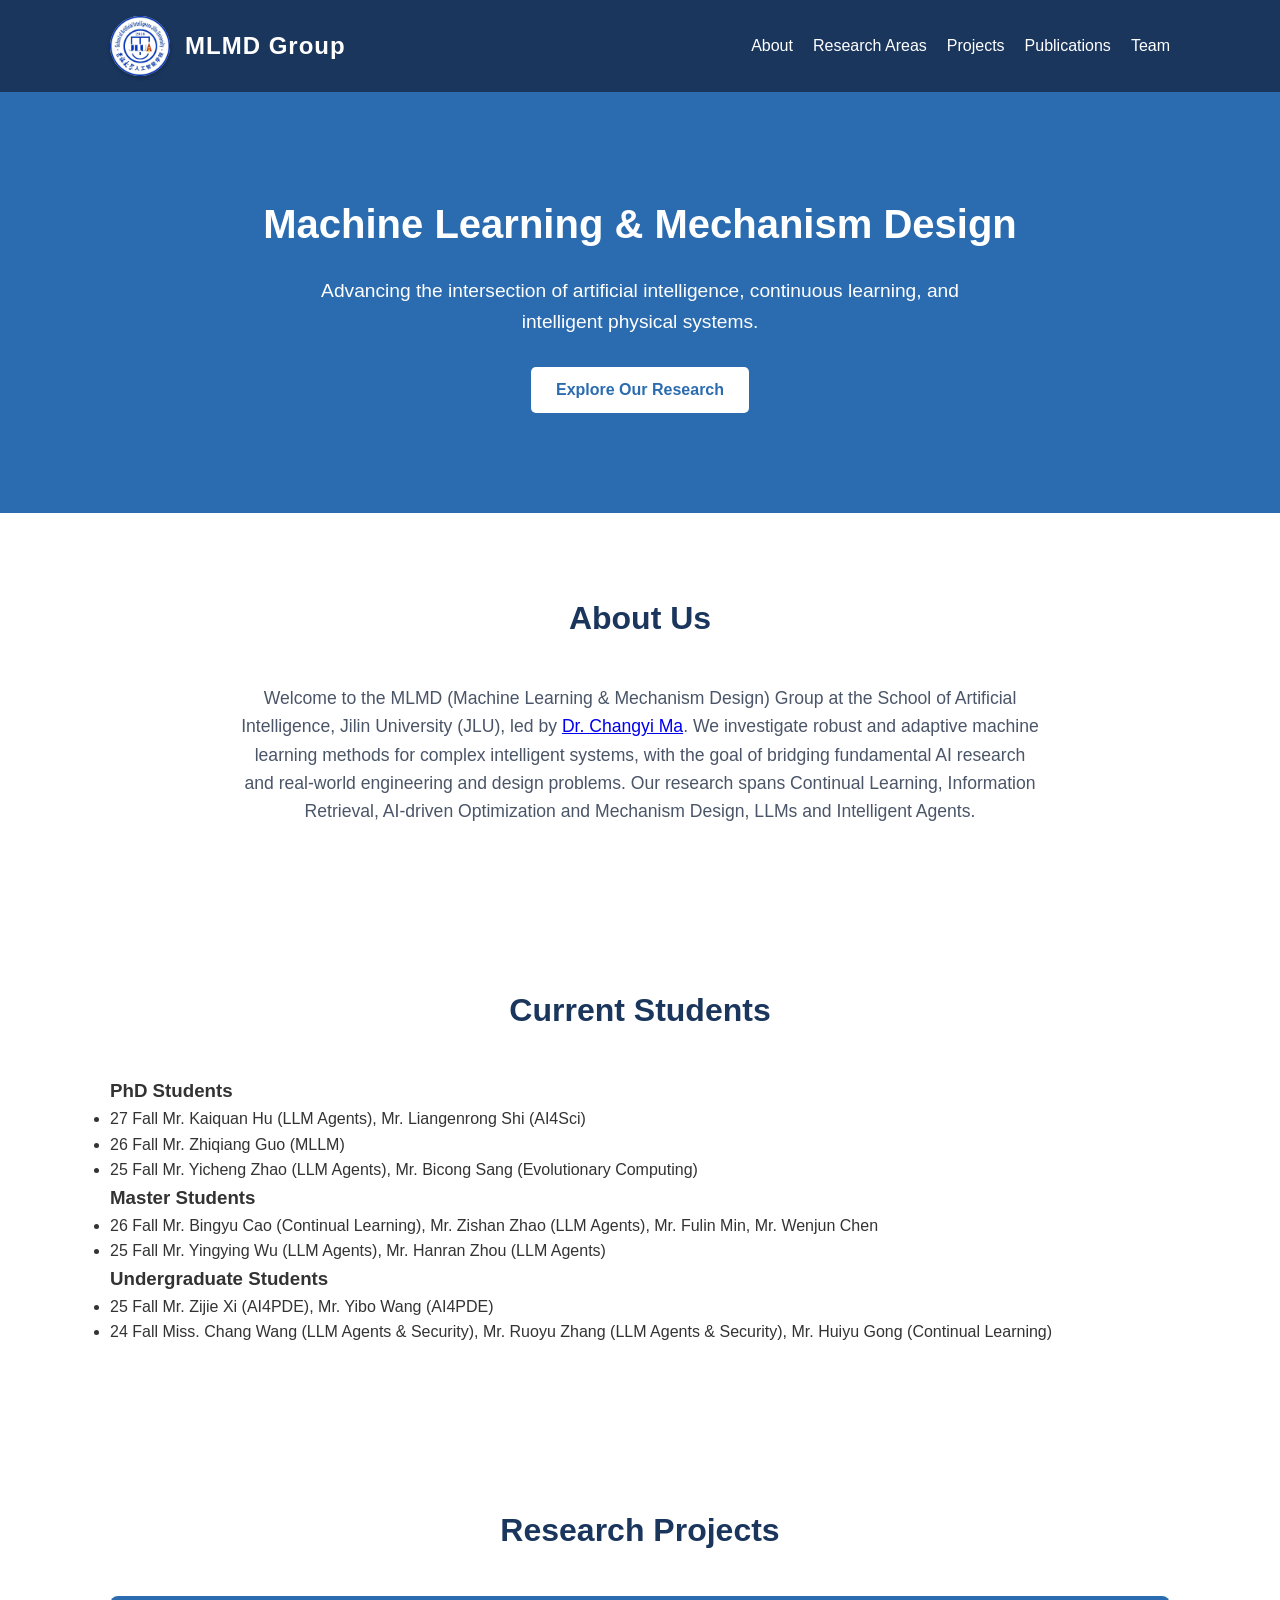
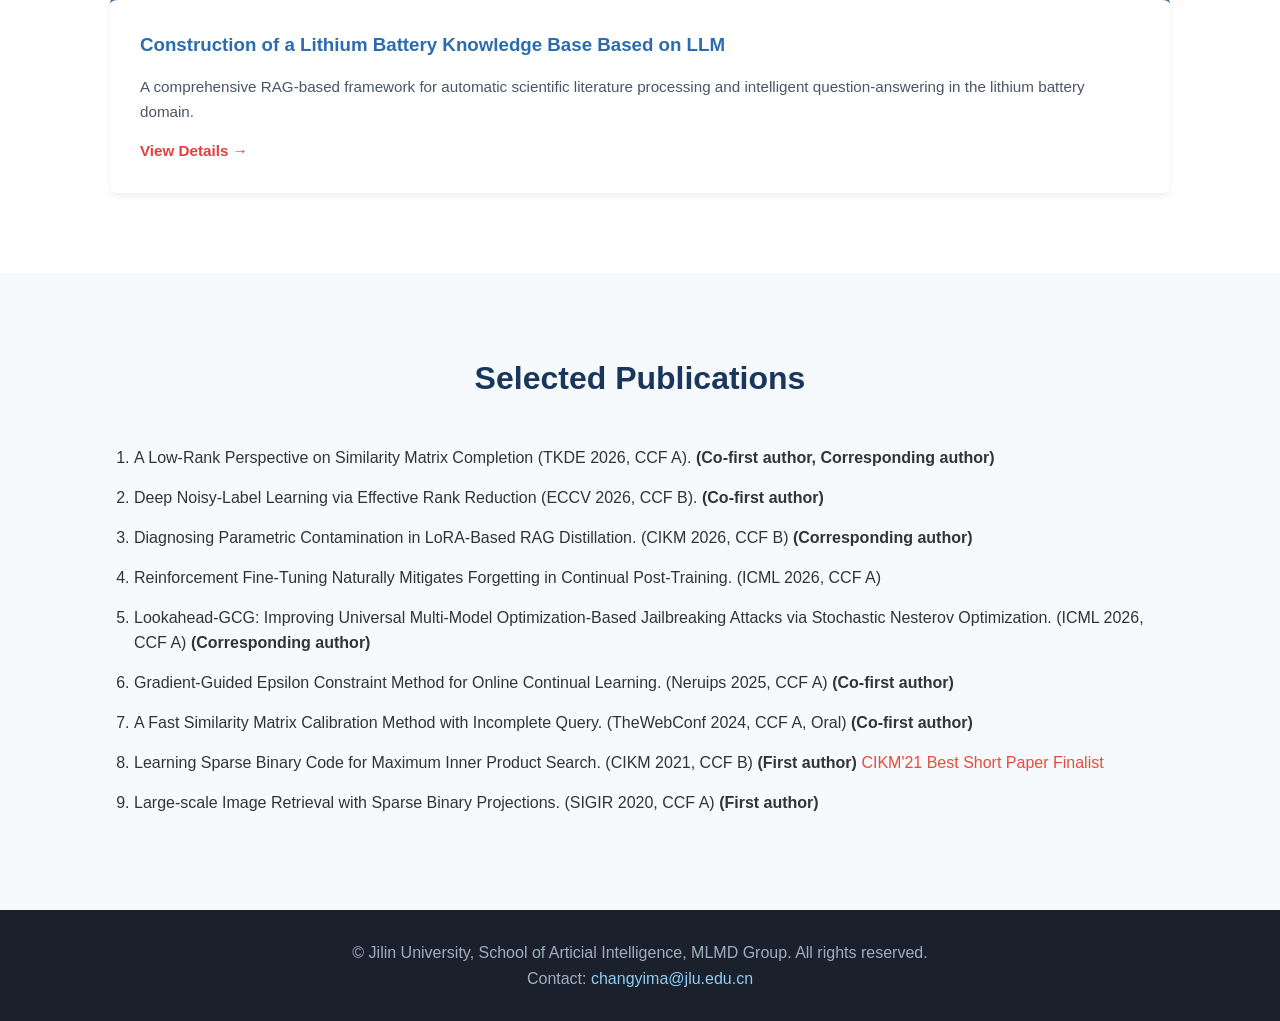
==== commit 10d31183: "Update research group student listings" ====
--- a/index.html
+++ b/index.html
@@ -58,6 +58,7 @@
                 <div class="team-group">
                     <h3 class="team-role">PhD Students</h3>
                     <ul class="student-list">
+                        <li><span class="year-badge">27 Fall</span> Mr. Kaiquan Hu (LLM Agents), Mr. Liangenrong Shi (AI4Sci)</li>
                         <li><span class="year-badge">26 Fall</span> Mr. Zhiqiang Guo (MLLM)</li>
                         <li><span class="year-badge">25 Fall</span> Mr. Yicheng Zhao (LLM Agents), Mr. Bicong Sang (Evolutionary Computing)</li>
                     </ul>
@@ -68,7 +69,7 @@
                     <h3 class="team-role">Master Students</h3>
                     <ul class="student-list">
                         <li><span class="year-badge">26 Fall</span> Mr. Bingyu Cao (Continual Learning), Mr. Zishan Zhao (LLM Agents), Mr. Fulin Min, Mr. Wenjun Chen</li>
-                        <li><span class="year-badge">25 Fall</span> Mr. Yingying Wu (LLM Agents), Mr. Kaiquan Hu (LLM Agents), Mr. Liangenrong Shi (AI4Sci), Mr. Hanran Zhou (LLM Agents)</li>
+                        <li><span class="year-badge">25 Fall</span> Mr. Yingying Wu (LLM Agents), Mr. Hanran Zhou (LLM Agents)</li>
                     </ul>
                 </div>
 
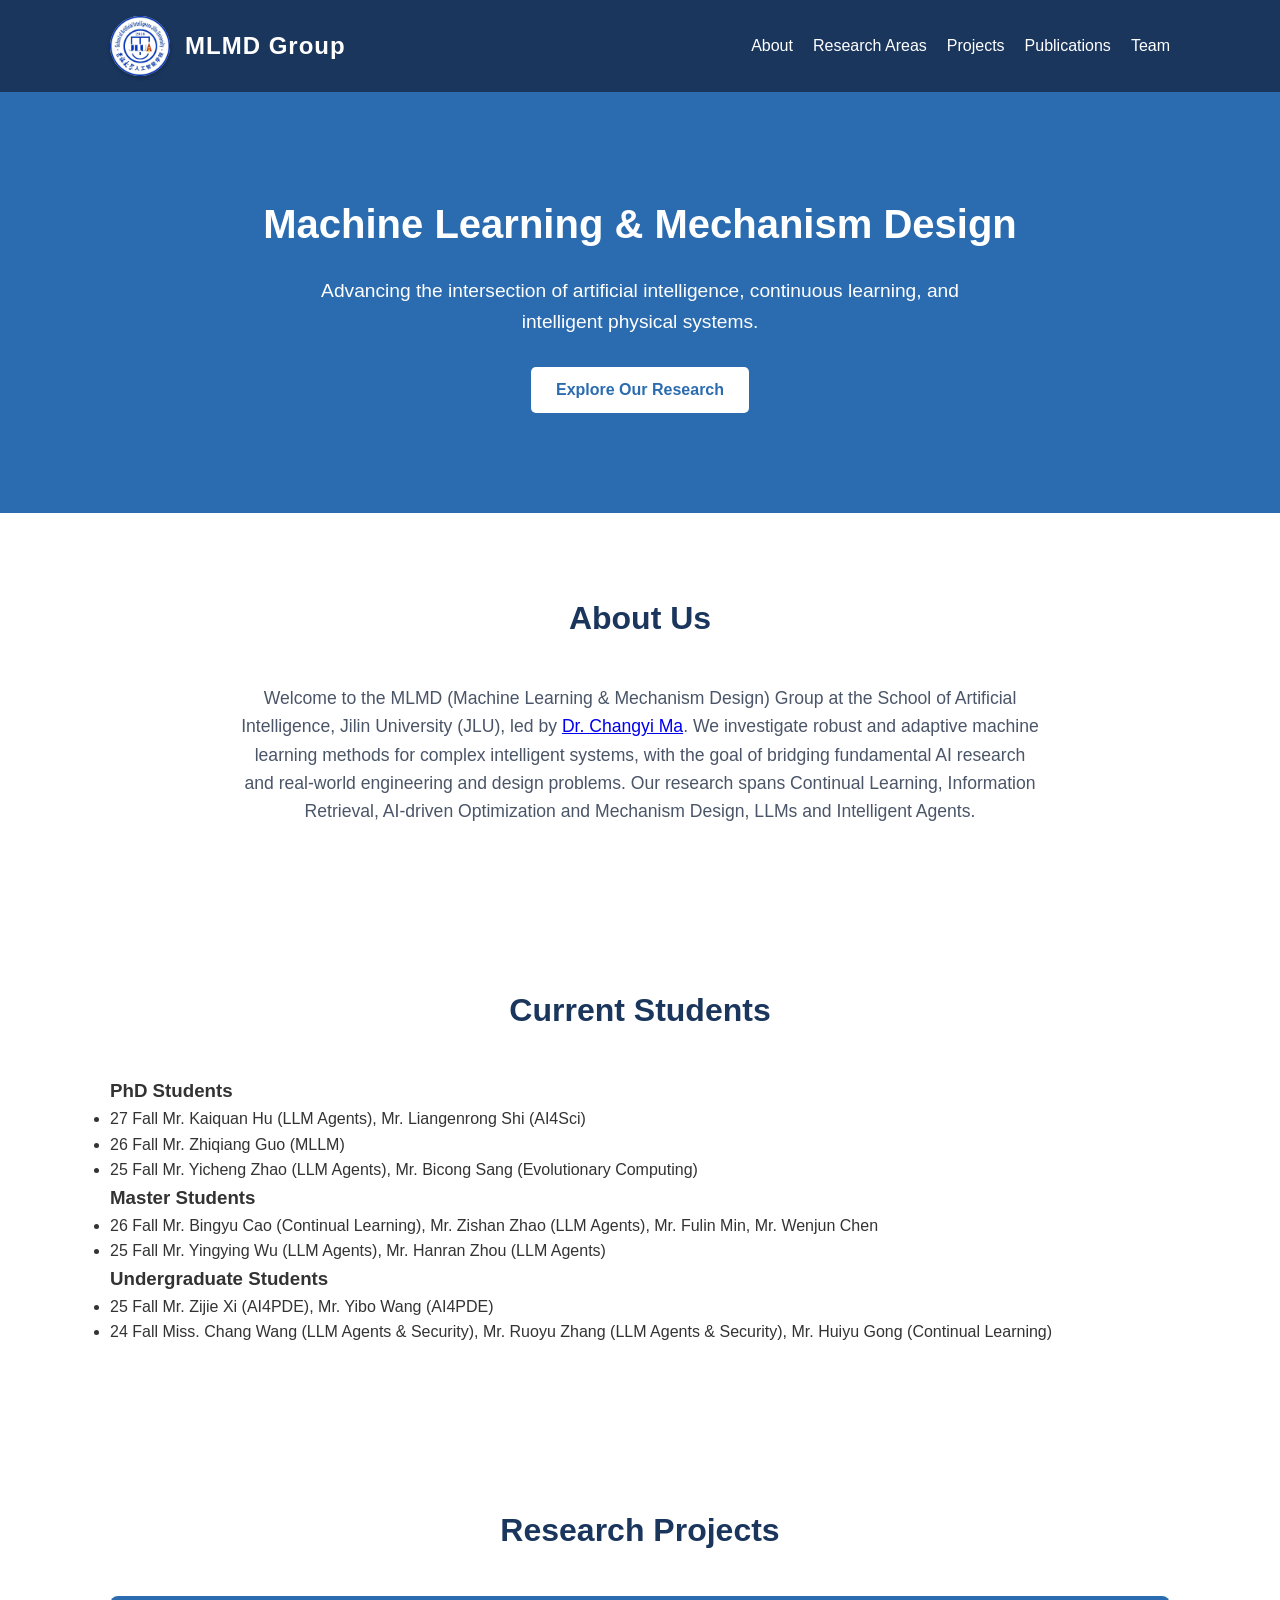
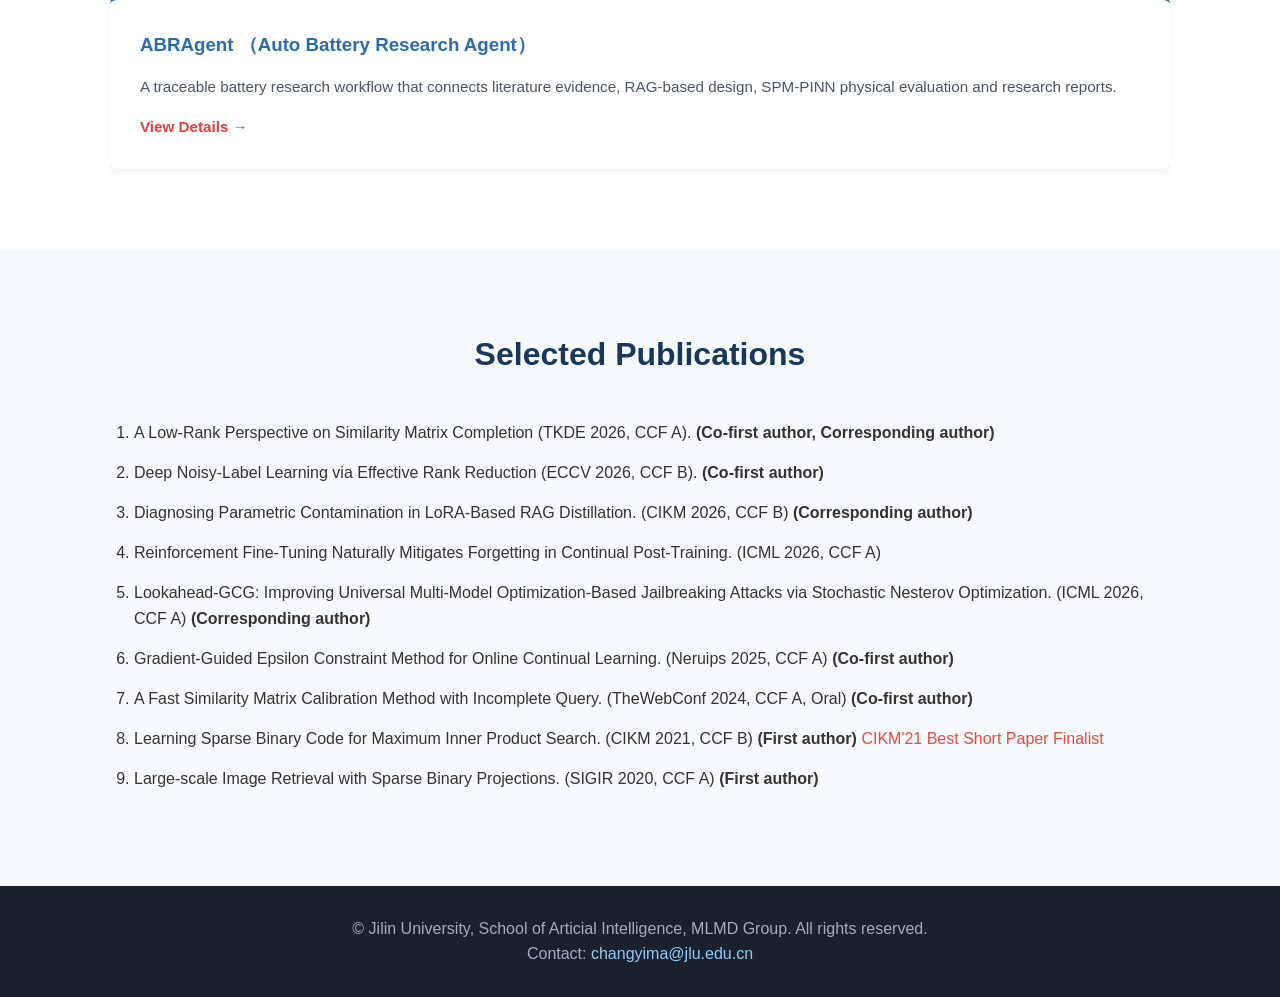
==== commit 5c781436: "Align homepage project overview with ABRAgent" ====
--- a/index.html
+++ b/index.html
@@ -92,8 +92,8 @@
                 <!-- 项目 1 概览卡片 -->
                 <div class="card">
                     <!-- 点击标题跳转到 projects.html 的 project-1 位置 -->
-                    <h3><a href="projects.html#project-1" class="project-link">Construction of a Lithium Battery Knowledge Base Based on LLM</a></h3>
-                    <p>A comprehensive RAG-based framework for automatic scientific literature processing and intelligent question-answering in the lithium battery domain.</p>
+                    <h3><a href="projects.html#project-1" class="project-link">ABRAgent （Auto Battery Research Agent）</a></h3>
+                    <p>A traceable battery research workflow that connects literature evidence, RAG-based design, SPM-PINN physical evaluation and research reports.</p>
                     <a href="projects.html#project-1" class="read-more">View Details &rarr;</a>
                 </div>
                 
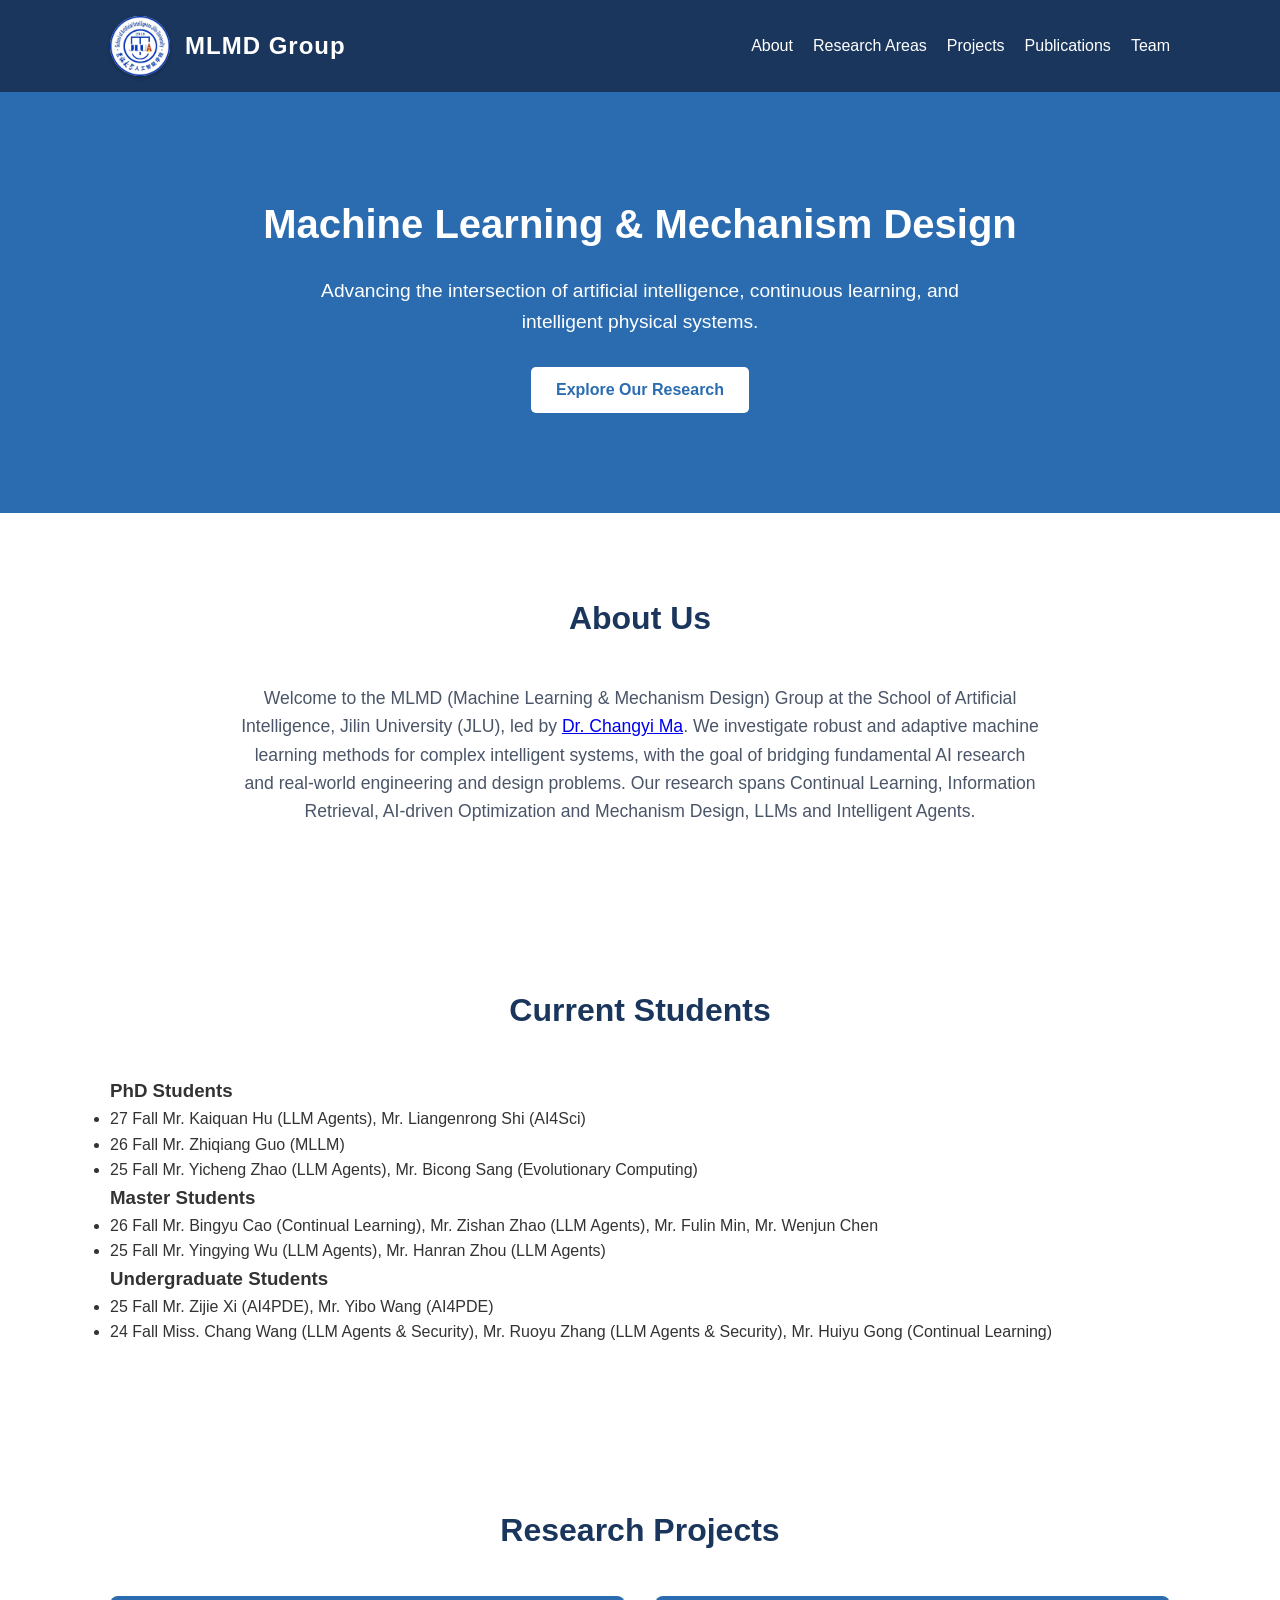
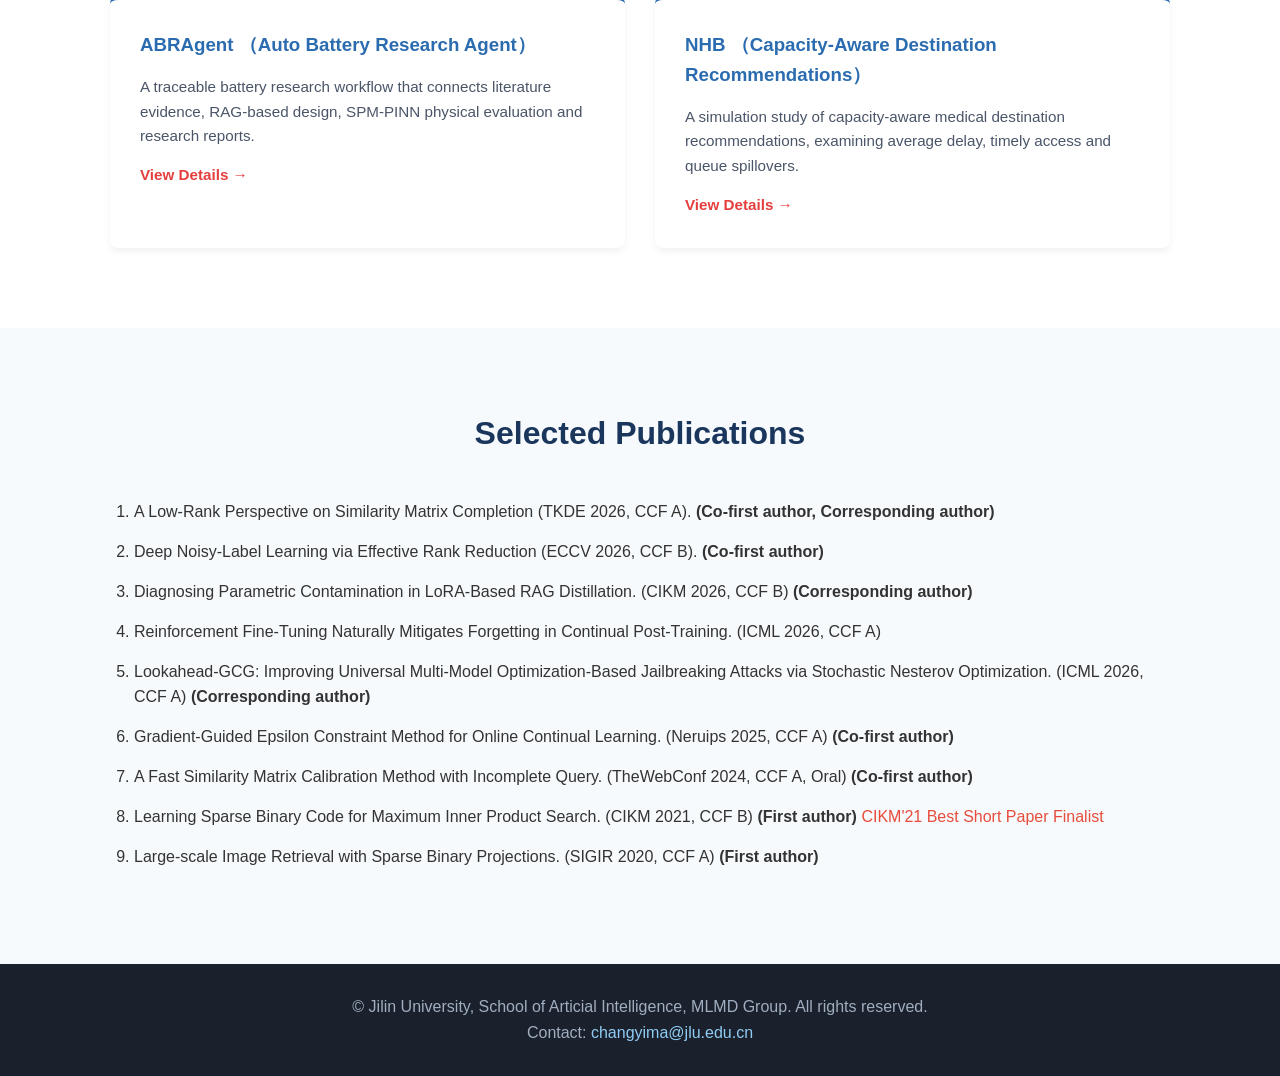
==== commit 95c4f602: "Add NHB research project and contact links for both projects" ====
--- a/index.html
+++ b/index.html
@@ -97,7 +97,8 @@
                     <a href="projects.html#project-1" class="read-more">View Details &rarr;</a>
                 </div>
                 
-                <!-- 未来有新项目可以直接在这里复制添加卡片 -->
+                <div class="card"><h3><a href="projects.html#project-2" class="project-link">NHB （Capacity-Aware Destination Recommendations）</a></h3><p>A simulation study of capacity-aware medical destination recommendations, examining average delay, timely access and queue spillovers.</p><a href="projects.html#project-2" class="read-more">View Details &rarr;</a></div>
+<!-- 未来有新项目可以直接在这里复制添加卡片 -->
             </div>
         </div>
     </section>
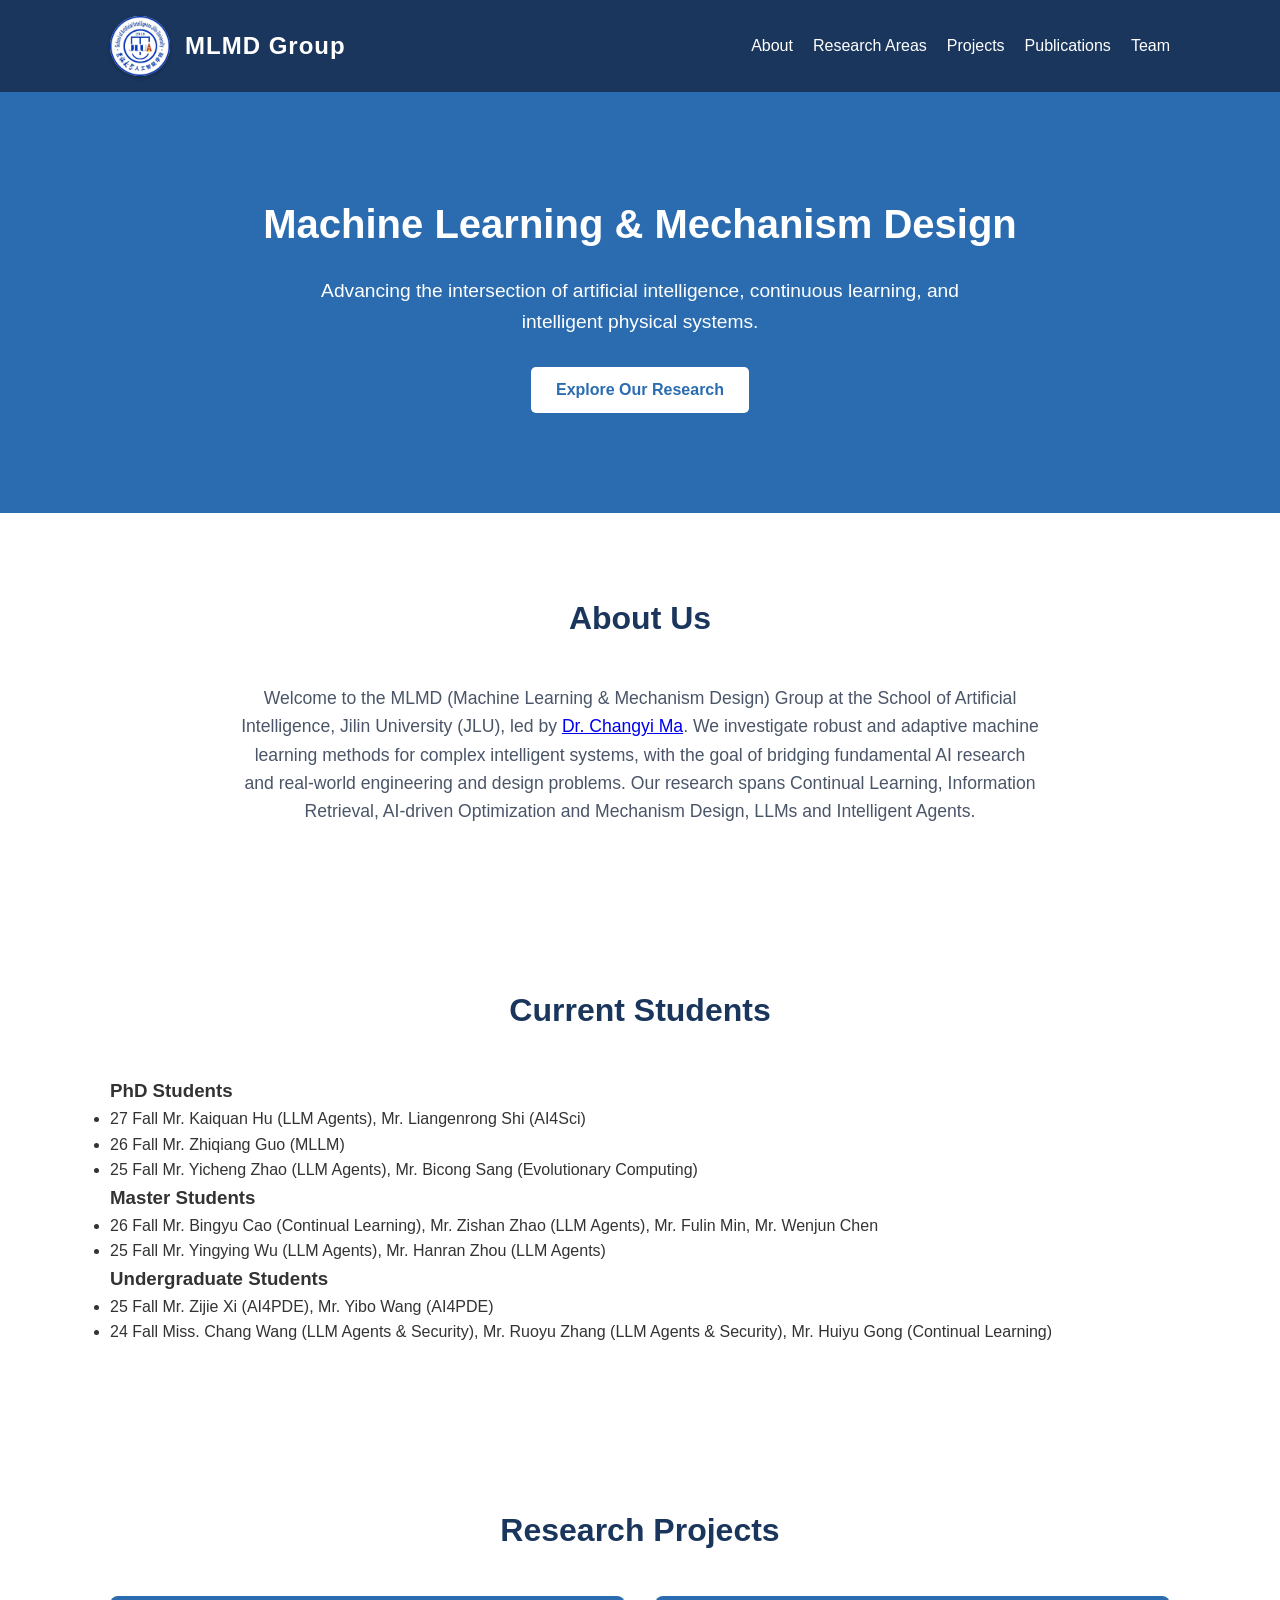
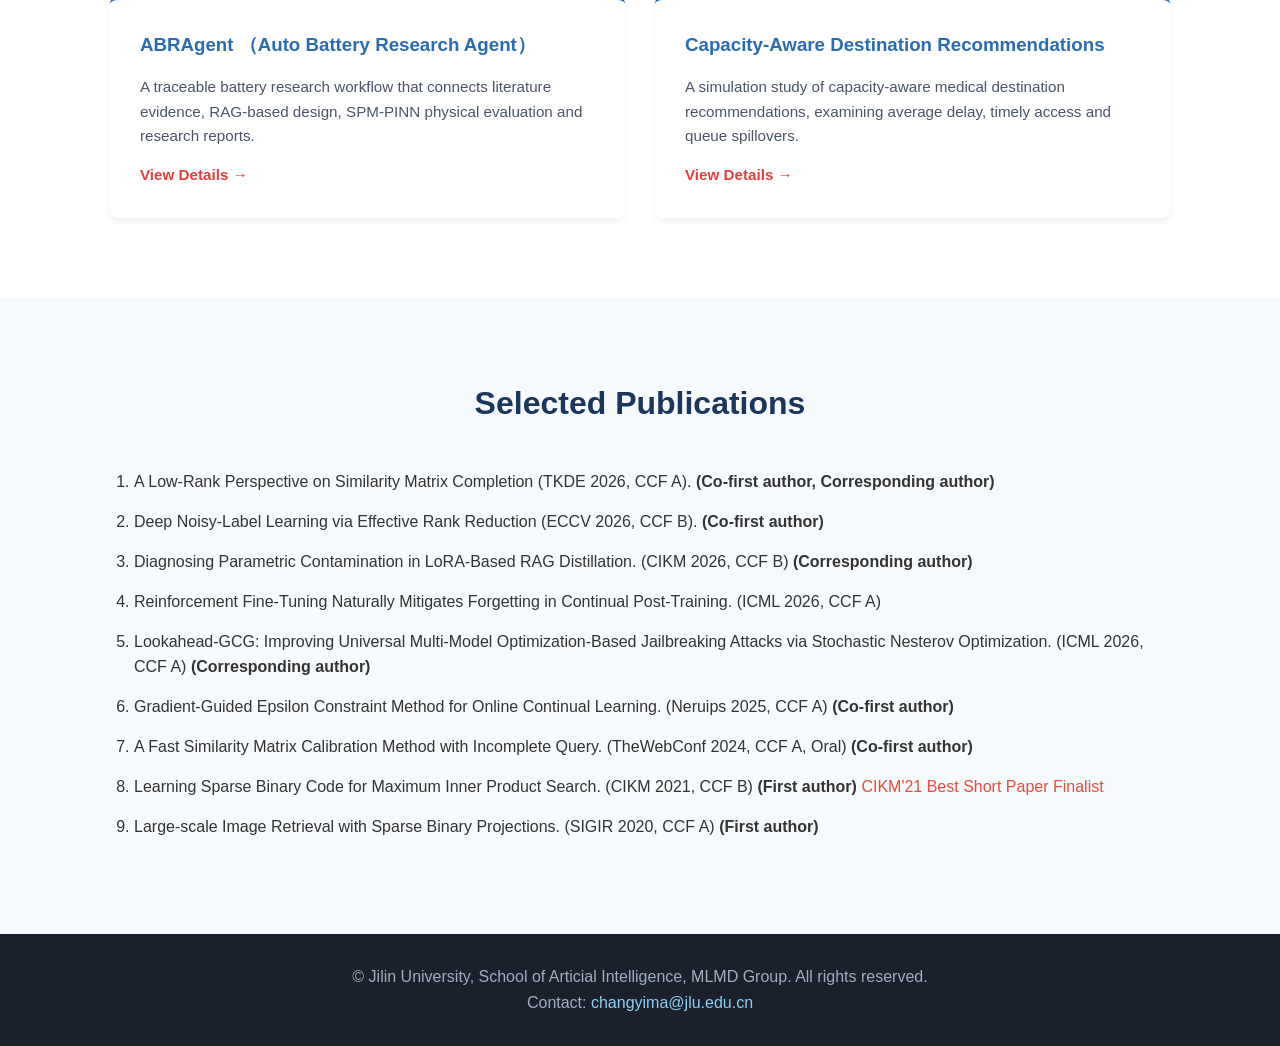
==== commit 70b682fa: "Split project details into separate ABRAgent and NHB pages" ====
--- a/index.html
+++ b/index.html
@@ -91,13 +91,13 @@
             <div class="grid">
                 <!-- 项目 1 概览卡片 -->
                 <div class="card">
-                    <!-- 点击标题跳转到 projects.html 的 project-1 位置 -->
-                    <h3><a href="projects.html#project-1" class="project-link">ABRAgent （Auto Battery Research Agent）</a></h3>
+                    <!-- 点击标题跳转到 ABRAgent 独立项目页面 -->
+                    <h3><a href="abragent.html" class="project-link">ABRAgent （Auto Battery Research Agent）</a></h3>
                     <p>A traceable battery research workflow that connects literature evidence, RAG-based design, SPM-PINN physical evaluation and research reports.</p>
-                    <a href="projects.html#project-1" class="read-more">View Details &rarr;</a>
+                    <a href="abragent.html" class="read-more">View Details &rarr;</a>
                 </div>
                 
-                <div class="card"><h3><a href="projects.html#project-2" class="project-link">NHB （Capacity-Aware Destination Recommendations）</a></h3><p>A simulation study of capacity-aware medical destination recommendations, examining average delay, timely access and queue spillovers.</p><a href="projects.html#project-2" class="read-more">View Details &rarr;</a></div>
+                <div class="card"><h3><a href="nhb.html" class="project-link">Capacity-Aware Destination Recommendations</a></h3><p>A simulation study of capacity-aware medical destination recommendations, examining average delay, timely access and queue spillovers.</p><a href="nhb.html" class="read-more">View Details &rarr;</a></div>
 <!-- 未来有新项目可以直接在这里复制添加卡片 -->
             </div>
         </div>
